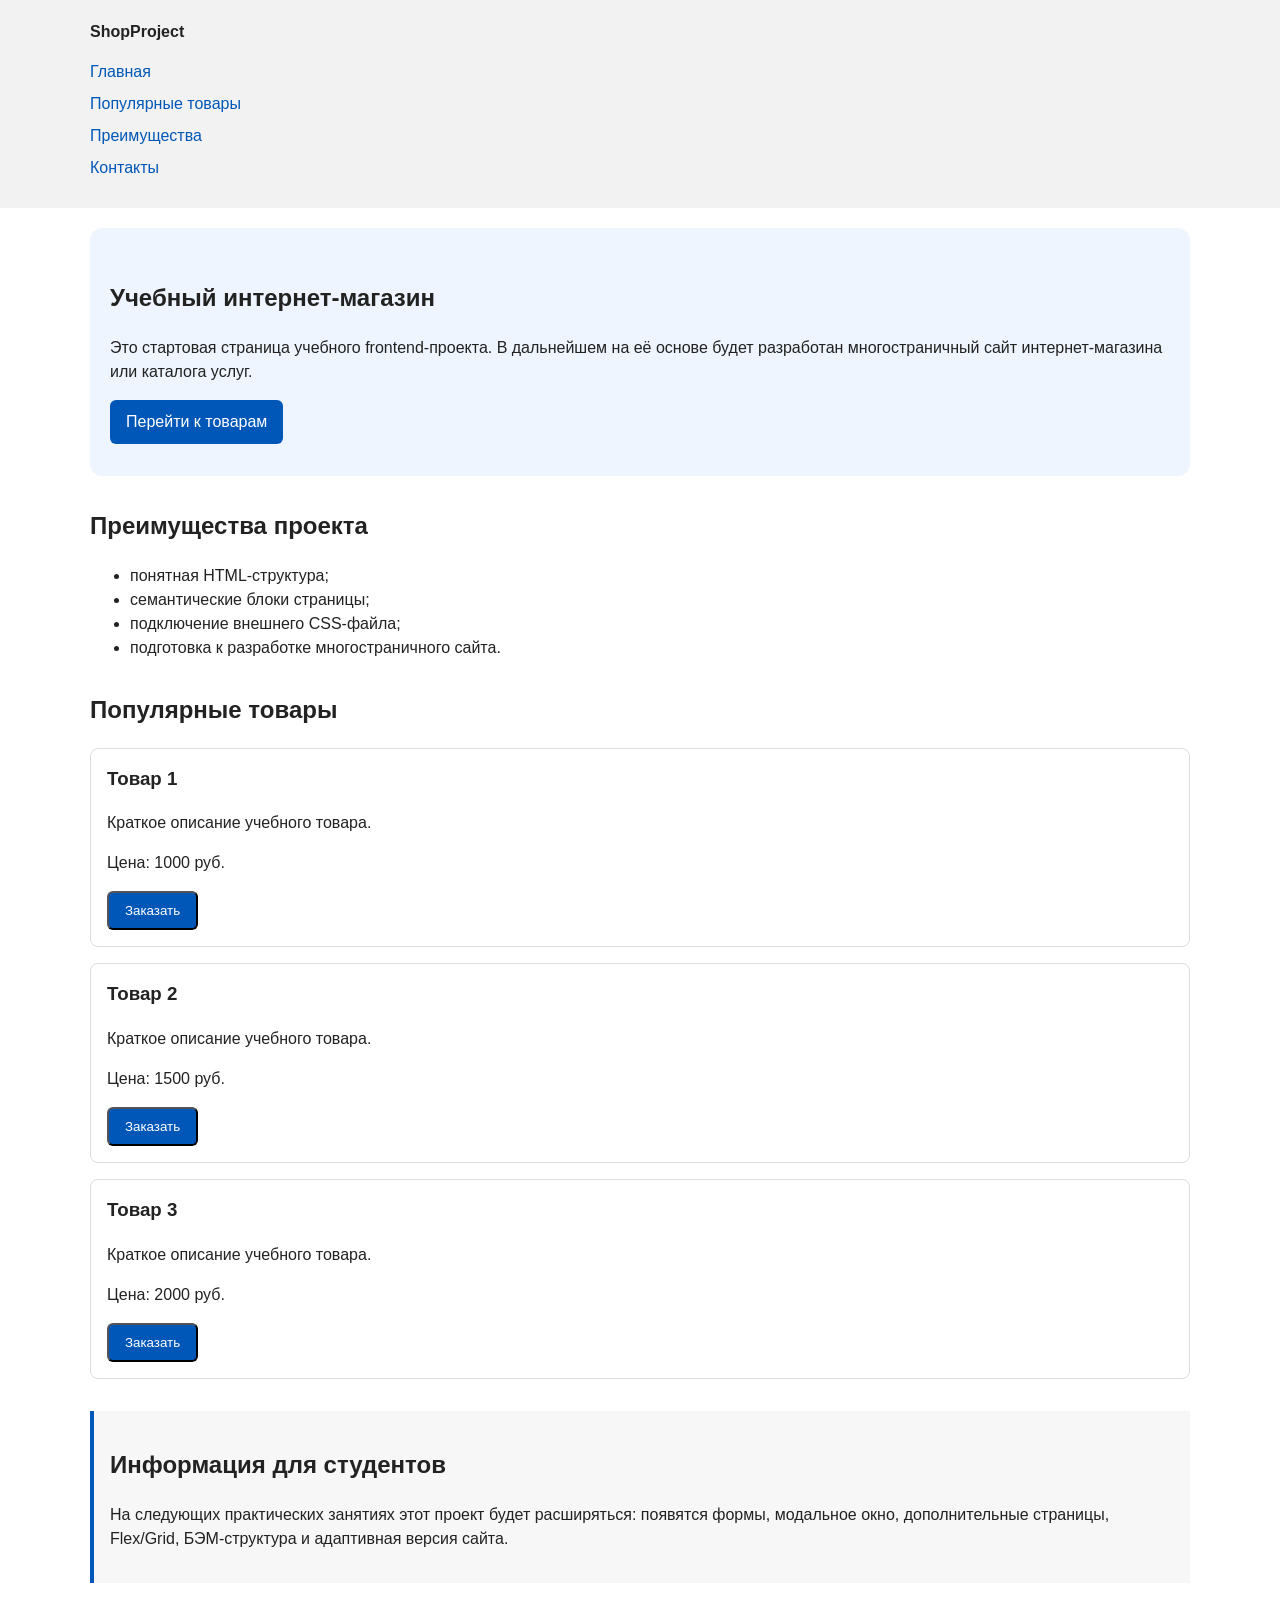
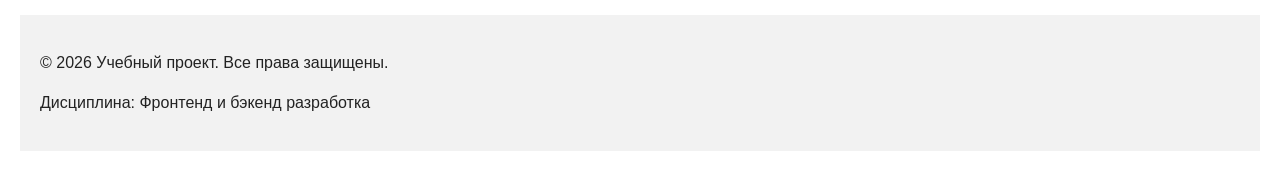
==== index.html @ 2ecd0158 "feat: add order form modal and validation" ====
<!DOCTYPE html>
<html lang="ru">
<head>
  <meta charset="UTF-8">
  <meta name="viewport" content="width=device-width, initial-scale=1.0">
  <title>Учебный интернет-магазин</title>
  <link rel="stylesheet" href="css/style.css">
  <script src="js/main.js" defer></script>
</head>
<body>
<header>
  <div class="site-header">
    <a class="site-logo" href="index.html">ShopProject</a>

    <nav class="site-nav" aria-label="Основная навигация">
      <ul class="site-nav__list">
        <li><a href="index.html">Главная</a></li>
        <li><a href="#popular">Популярные товары</a></li>
        <li><a href="#advantages">Преимущества</a></li>
        <li><a href="#contacts">Контакты</a></li>
      </ul>
    </nav>
  </div>
</header>

<dialog class="order-dialog" id="order-dialog" aria-labelledby="order-dialog-title">
  <h2 id="order-dialog-title">Оформление заявки</h2>

  <form class="order-form" id="order-form" action="#" method="post" novalidate>
    <input id="selected-product" name="selected-product" type="hidden">

    <div class="form-field">
      <label for="order-name">Имя</label>
      <input
        id="order-name"
        name="name"
        type="text"
        placeholder="Введите ваше имя"
        minlength="2"
        autocomplete="given-name"
        required
      >
    </div>

    <div class="form-field">
      <label for="order-email">E-mail</label>
      <input
        id="order-email"
        name="email"
        type="email"
        placeholder="example@mail.ru"
        autocomplete="email"
        required
      >
    </div>

    <div class="form-field">
      <label for="order-phone">Телефон</label>
      <input
        id="order-phone"
        name="phone"
        type="tel"
        inputmode="tel"
        placeholder="+7 (900) 000-00-00"
        pattern="^\+7 \(\d{3}\) \d{3}-\d{2}-\d{2}$"
        required
      >
      <small>Формат: +7 (900) 000-00-00</small>
    </div>

    <div class="form-field">
      <label for="order-date">Дата связи</label>
      <input
        id="order-date"
        name="date"
        type="date"
      >
    </div>

    <div class="form-field">
      <label for="order-topic">Тема заявки</label>
      <select id="order-topic" name="topic" required>
        <option value="">Выберите тему</option>
        <option value="product">Заказ товара</option>
        <option value="consultation">Консультация</option>
        <option value="delivery">Доставка</option>
      </select>
    </div>

    <div class="form-field">
      <label for="order-comment">Комментарий</label>
      <textarea
        id="order-comment"
        name="comment"
        rows="4"
        placeholder="Укажите дополнительную информацию"
      ></textarea>
    </div>

    <div class="form-field form-field--checkbox">
      <label>
        <input
          id="order-agreement"
          name="agreement"
          type="checkbox"
          required
        >
        Я согласен на обработку данных
      </label>
    </div>

    <div class="form-actions">
      <button type="button" id="close-order-dialog">Закрыть</button>
      <button type="submit">Отправить заявку</button>
    </div>
  </form>
</dialog>

<p class="success-message" id="success-message" hidden>
  Форма успешно отправлена!
</p>


</body>

<main>
<section class="hero">
  <h1>Учебный интернет-магазин</h1>
  <p>
    Это стартовая страница учебного frontend-проекта.
    В дальнейшем на её основе будет разработан многостраничный сайт
    интернет-магазина или каталога услуг.
  </p>
  <a class="button" href="#popular">Перейти к товарам</a>
 </section>

 <section class="section" id="advantages">
  <h2>Преимущества проекта</h2>

  <ul class="advantages-list">
    <li>понятная HTML-структура;</li>
    <li>семантические блоки страницы;</li>
    <li>подключение внешнего CSS-файла;</li>
    <li>подготовка к разработке многостраничного сайта.</li>
  </ul>
</section>

<section class="section" id="popular">
  <h2>Популярные товары</h2>

  <article class="product-card">
    <h3>Товар 1</h3>
    <p>Краткое описание учебного товара.</p>
    <p>Цена: 1000 руб.</p>
    <button class="button product-card__button" type="button" data-product="Товар 1">
     Заказать
    </button>
  </article>

  <article class="product-card">
    <h3>Товар 2</h3>
    <p>Краткое описание учебного товара.</p>
    <p>Цена: 1500 руб.</p>
    <button class="button product-card__button" type="button" data-product="Товар 1">
     Заказать
    </button>

  </article>

  <article class="product-card">
    <h3>Товар 3</h3>
    <p>Краткое описание учебного товара.</p>
    <p>Цена: 2000 руб.</p>
    <button class="button product-card__button" type="button" data-product="Товар 1">
     Заказать
    </button>

  </article>
</section>

<aside class="aside-info">
  <h2>Информация для студентов</h2>
  <p>
    На следующих практических занятиях этот проект будет расширяться:
    появятся формы, модальное окно, дополнительные страницы, Flex/Grid,
    БЭМ-структура и адаптивная версия сайта.
  </p>
</aside>

<footer id="contacts">
  <p>&copy; 2026 Учебный проект. Все права защищены.</p>
  <p>Дисциплина: Фронтенд и бэкенд разработка</p>
</footer>


</main>
</html>
---- css/style.css ----
/* 
  Универсальное правило для всех элементов.
  border-box делает расчёт размеров более понятным:
  width включает content, padding и border.
*/
* {
  box-sizing: border-box;
}

/*
  Убираем стандартный внешний отступ браузера у body.
  Без этого вокруг страницы может появиться белая рамка.
*/
body {
  margin: 0;
  font-family: Arial, sans-serif;
  line-height: 1.5;
  color: #222222;
  background-color: #ffffff;
}

/*
  Задаём внутренние отступы для основных областей страницы.
  Это делает содержимое визуально отделённым от краёв окна браузера.
*/
header,
main,
footer {
  padding: 20px;
}

/*
  Оформляем шапку страницы.
  Пока используется простой светло-серый фон.
*/
header {
  background-color: #f2f2f2;
}

/*
  Оформляем подвал страницы тем же фоном,
  чтобы визуально отделить его от основного содержимого.
*/
footer {
  background-color: #f2f2f2;
}

/*
  Ограничиваем ширину содержимого шапки,
  чтобы оно не растягивалось слишком сильно на широких экранах.
*/
.site-header {
  max-width: 1100px;
  margin: 0 auto;
}

/*
  Оформляем текстовый логотип.
*/
.site-logo {
  font-weight: bold;
  text-decoration: none;
  color: #222222;
}

/*
  Убираем стандартные отступы и маркеры списка навигации.
*/
.site-nav__list {
  padding: 0;
  margin: 16px 0 0;
  list-style: none;
}

/*
  Добавляем расстояние между пунктами меню.
*/
.site-nav__list li {
  margin-bottom: 8px;
}

/*
  Оформляем ссылки меню.
*/
.site-nav__list a {
  color: #0057b8;
  text-decoration: none;
}

/*
  При наведении мыши подчёркиваем ссылку.
  Подробно состояния интерфейса будут рассмотрены в практической работе 1.7.
*/
.site-nav__list a:hover {
  text-decoration: underline;
}


/*
  Hero-блок — первый крупный блок страницы.
  Он визуально отделяется от остальных разделов фоном и отступами.
*/
.hero {
  max-width: 1100px;
  margin: 0 auto 32px;
  padding: 32px 20px;
  background-color: #eef5ff;
  border-radius: 12px;
}

/*
  Общий класс для разделов страницы.
*/
.section {
  max-width: 1100px;
  margin: 0 auto 32px;
}

/*
  Убираем лишний верхний отступ у заголовков разделов.
*/
.section h2 {
  margin-top: 0;
}
/*
  Карточка товара — самостоятельный блок.
  На следующих занятиях карточки будут доработаны и выстроены в сетку.
*/
.product-card {
  margin-bottom: 16px;
  padding: 16px;
  border: 1px solid #dddddd;
  border-radius: 8px;
  background-color: #ffffff;
}

/*
  Убираем лишний верхний отступ у заголовка карточки.
*/
.product-card h3 {
  margin-top: 0;
}
/*
  Пока это обычная ссылка, но визуально она оформляется как кнопка.
*/
.button {
  display: inline-block;
  padding: 10px 16px;
  color: #ffffff;
  background-color: #0057b8;
  text-decoration: none;
  border-radius: 6px;
}

/*
  Простое состояние наведения для кнопки.
*/
.button:hover {
  background-color: #003f86;
}

/*
  Дополнительный информационный блок.
*/
.aside-info {
  max-width: 1100px;
  margin: 0 auto 32px;
  padding: 16px;
  border-left: 4px solid #0057b8;
  background-color: #f7f7f7;
}

/*
  Модальное окно.
  Элемент dialog сам умеет открываться поверх страницы.
*/
.order-dialog {
  width: min(100% - 32px, 560px);
  padding: 24px;
  border: none;
  border-radius: 12px;
}

/*
  Затемнение фона за модальным окном.
*/
.order-dialog::backdrop {
  background-color: rgba(0, 0, 0, 0.5);
}

/*
  Поле формы.
  Каждый блок получает нижний отступ.
*/
.form-field {
  margin-bottom: 16px;
}

/*
  Подпись поля.
*/
.form-field label {
  display: block;
  margin-bottom: 6px;
}

/*
  Основные поля формы.
*/
.form-field input,
.form-field select,
.form-field textarea {
  width: 100%;
  padding: 10px 12px;
  border: 1px solid #cccccc;
  border-radius: 6px;
  font: inherit;
}

/*
  Checkbox не должен занимать всю ширину.
*/
.form-field input[type="checkbox"] {
  width: auto;
}

/*
  Подсказка под полем телефона.
*/
.form-field small {
  display: block;
  margin-top: 4px;
  color: #666666;
}

/*
  Видимый фокус для клавиатурной навигации.
*/
.form-field input:focus-visible,
.form-field select:focus-visible,
.form-field textarea:focus-visible,
.form-actions button:focus-visible {
  outline: 2px solid #0057b8;
  outline-offset: 2px;
}

/*
  Подсветка ошибочных полей.
  Атрибут aria-invalid будет добавляться через JavaScript.
*/
[aria-invalid="true"] {
  border-color: #b00020;
}

/*
  Кнопки формы.
*/
.form-actions {
  display: flex;
  gap: 12px;
  margin-top: 20px;
}

/*
  Сообщение об успешной отправке.
*/
.success-message {
  max-width: 1100px;
  margin: 24px auto;
  padding: 16px;
  border-left: 4px solid #168a2f;
  background-color: #eefaf0;
}
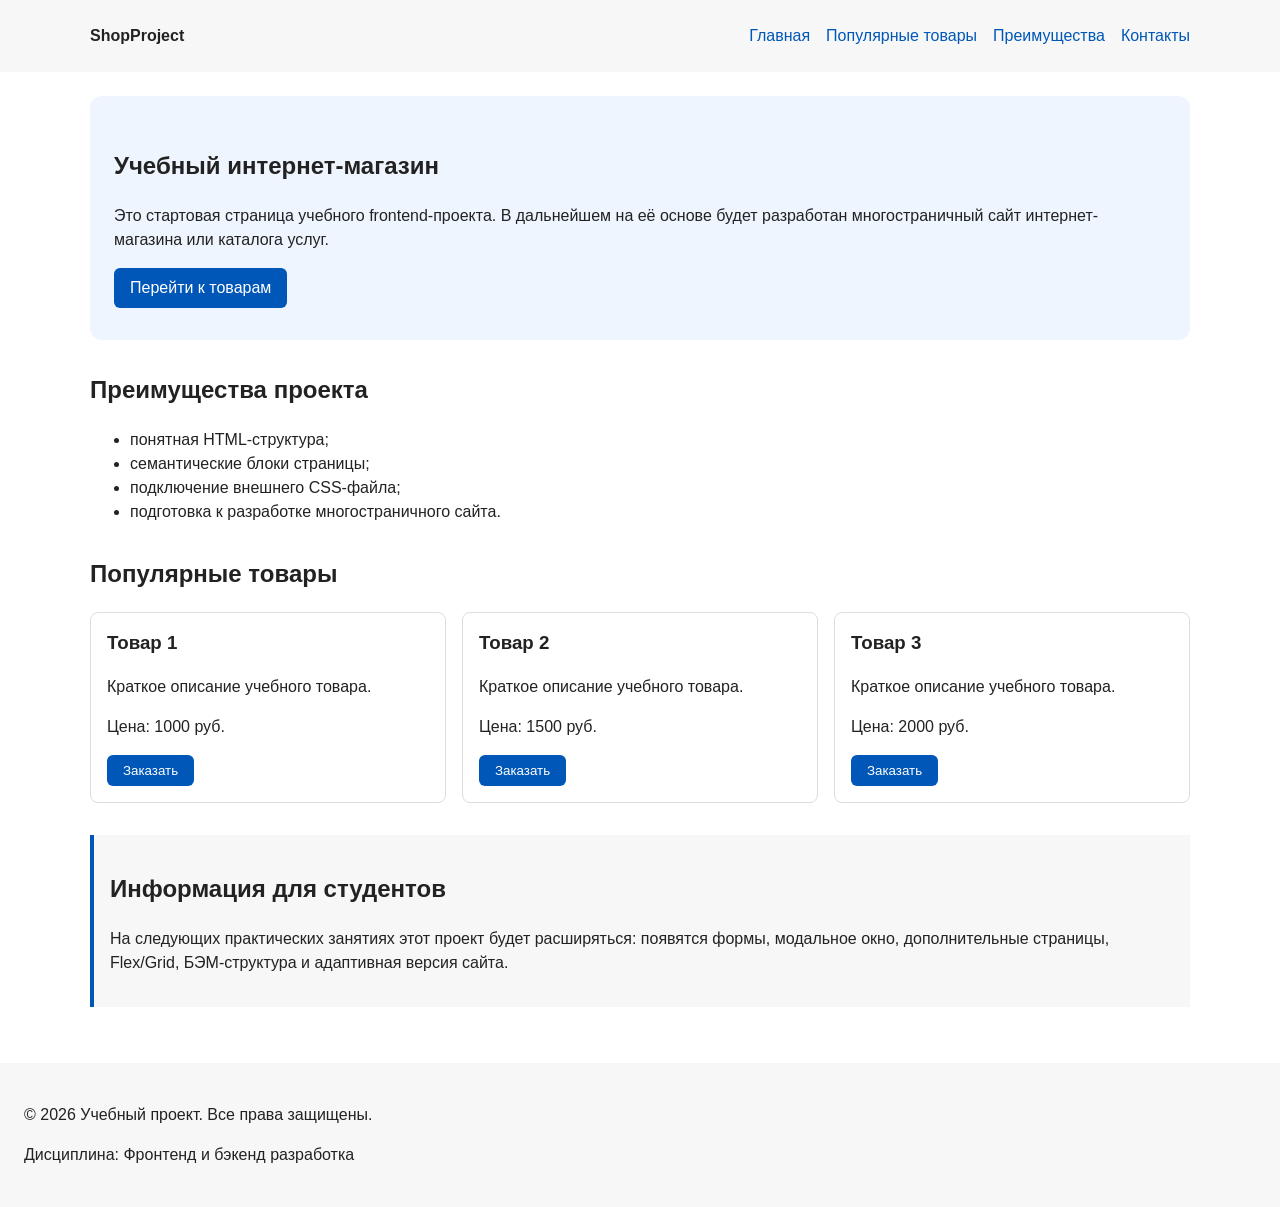
==== commit 4af83148: "KR1" ====
--- a/index.html
+++ b/index.html
@@ -121,7 +121,7 @@
 </p>
 
 
-</body>
+
 
 <main>
 <section class="hero">
@@ -147,35 +147,35 @@
 
 <section class="section" id="popular">
   <h2>Популярные товары</h2>
+   <div class="product-grid">
 
-  <article class="product-card">
-    <h3>Товар 1</h3>
-    <p>Краткое описание учебного товара.</p>
-    <p>Цена: 1000 руб.</p>
-    <button class="button product-card__button" type="button" data-product="Товар 1">
-     Заказать
-    </button>
-  </article>
+ <article class="product-card">
+  <h3 class="product-card__title">Товар 1</h3>
+  <p class="product-card__description">Краткое описание учебного товара.</p>
+  <p class="product-card__price">Цена: 1000 руб.</p>
+  <button class="button product-card__button" type="button" data-product="Товар 1">
+    Заказать
+  </button>
+</article>
 
-  <article class="product-card">
-    <h3>Товар 2</h3>
-    <p>Краткое описание учебного товара.</p>
-    <p>Цена: 1500 руб.</p>
-    <button class="button product-card__button" type="button" data-product="Товар 1">
-     Заказать
-    </button>
+<article class="product-card">
+  <h3 class="product-card__title">Товар 2</h3>
+  <p class="product-card__description">Краткое описание учебного товара.</p>
+  <p class="product-card__price">Цена: 1500 руб.</p>
+  <button class="button product-card__button" type="button" data-product="Товар 2">
+    Заказать
+  </button>
+</article>
 
-  </article>
-
-  <article class="product-card">
-    <h3>Товар 3</h3>
-    <p>Краткое описание учебного товара.</p>
-    <p>Цена: 2000 руб.</p>
-    <button class="button product-card__button" type="button" data-product="Товар 1">
-     Заказать
-    </button>
-
-  </article>
+<article class="product-card">
+  <h3 class="product-card__title">Товар 3</h3>
+  <p class="product-card__description">Краткое описание учебного товара.</p>
+  <p class="product-card__price">Цена: 2000 руб.</p>
+  <button class="button product-card__button" type="button" data-product="Товар 3">
+    Заказать
+  </button>
+</article>
+</div>
 </section>
 
 <aside class="aside-info">
@@ -187,11 +187,13 @@
   </p>
 </aside>
 
+</main>
+
 <footer id="contacts">
   <p>&copy; 2026 Учебный проект. Все права защищены.</p>
   <p>Дисциплина: Фронтенд и бэкенд разработка</p>
 </footer>
 
 
-</main>
+</body>
 </html>
--- a/css/style.css
+++ b/css/style.css
@@ -1,48 +1,86 @@
-/* 
-  Универсальное правило для всех элементов.
-  border-box делает расчёт размеров более понятным:
-  width включает content, padding и border.
-*/
+/* ===============================
+   1. Переменные проекта
+   =============================== */
+
+:root {
+  /* Основные цвета проекта */
+  --color-bg: #ffffff;
+  --color-text: #222222;
+  --color-muted: #666666;
+  --color-primary: #0057b8;
+  --color-primary-dark: #003f86;
+  --color-border: #dddddd;
+  --color-surface: #f7f7f7;
+  --color-surface-accent: #eef5ff;
+  --color-danger: #b00020;
+  --color-success: #168a2f;
+  --color-success-bg: #eefaf0;
+  --color-white: #ffffff;
+
+  /* Отступы */
+  --space-xs: 4px;
+  --space-sm: 8px;
+  --space-md: 16px;
+  --space-lg: 24px;
+  --space-xl: 32px;
+
+  /* Скругления */
+  --radius-sm: 6px;
+  --radius-md: 8px;
+  --radius-lg: 12px;
+
+  /* Размеры */
+  --container-width: 1100px;
+}
+
+/* ===============================
+   2. Базовые стили
+   =============================== */
+
 * {
   box-sizing: border-box;
 }
 
-/*
-  Убираем стандартный внешний отступ браузера у body.
-  Без этого вокруг страницы может появиться белая рамка.
-*/
+
 body {
   margin: 0;
   font-family: Arial, sans-serif;
   line-height: 1.5;
-  color: #222222;
-  background-color: #ffffff;
-}
-
-/*
-  Задаём внутренние отступы для основных областей страницы.
-  Это делает содержимое визуально отделённым от краёв окна браузера.
-*/
+  color: var(--color-text);
+  background-color: var(--color-bg);
+}
+
+
 header,
 main,
 footer {
-  padding: 20px;
-}
-
-/*
-  Оформляем шапку страницы.
-  Пока используется простой светло-серый фон.
-*/
+  padding: var(--space-lg);
+}
+
+
 header {
-  background-color: #f2f2f2;
-}
-
-/*
-  Оформляем подвал страницы тем же фоном,
-  чтобы визуально отделить его от основного содержимого.
-*/
+  background-color: var(--color-surface);
+}
+
+
 footer {
-  background-color: #f2f2f2;
+  background-color: var(--color-surface);
+}
+/* ===============================
+   3. Общие элементы интерфейса
+   =============================== */
+
+a {
+  color: var(--color-primary);
+}
+
+a:hover {
+  color: var(--color-primary-dark);
+}
+
+a:focus-visible {
+  outline: 2px solid var(--color-primary);
+  outline-offset: 3px;
 }
 
 /*
@@ -52,6 +90,11 @@
 .site-header {
   max-width: 1100px;
   margin: 0 auto;
+
+  display: flex;
+  justify-content: space-between;
+  align-items: center;
+  gap: var(--space-lg);
 }
 
 /*
@@ -67,17 +110,15 @@
   Убираем стандартные отступы и маркеры списка навигации.
 */
 .site-nav__list {
+  display: flex;
+  gap: var(--space-md);
+
   padding: 0;
-  margin: 16px 0 0;
+  margin: 0;
   list-style: none;
 }
 
-/*
-  Добавляем расстояние между пунктами меню.
-*/
-.site-nav__list li {
-  margin-bottom: 8px;
-}
+
 
 /*
   Оформляем ссылки меню.
@@ -92,164 +133,155 @@
   Подробно состояния интерфейса будут рассмотрены в практической работе 1.7.
 */
 .site-nav__list a:hover {
-  text-decoration: underline;
-}
-
-
-/*
-  Hero-блок — первый крупный блок страницы.
-  Он визуально отделяется от остальных разделов фоном и отступами.
-*/
+   text-decoration: underline;
+}
+
+
 .hero {
-  max-width: 1100px;
-  margin: 0 auto 32px;
-  padding: 32px 20px;
-  background-color: #eef5ff;
-  border-radius: 12px;
-}
-
-/*
-  Общий класс для разделов страницы.
-*/
+  max-width: var(--container-width);
+  margin: 0 auto var(--space-xl);
+  padding: var(--space-xl) var(--space-lg);
+  background-color: var(--color-surface-accent);
+  border-radius: var(--radius-lg);
+}
+
+
 .section {
-  max-width: 1100px;
-  margin: 0 auto 32px;
-}
-
-/*
-  Убираем лишний верхний отступ у заголовков разделов.
-*/
+  max-width: var(--container-width);
+  margin: 0 auto var(--space-xl);
+}
+
+
 .section h2 {
   margin-top: 0;
 }
+
+.product-grid {
+  display: grid;
+  grid-template-columns: repeat(3, 1fr);
+  gap: var(--space-md);
+}
+
 /*
   Карточка товара — самостоятельный блок.
   На следующих занятиях карточки будут доработаны и выстроены в сетку.
 */
 .product-card {
-  margin-bottom: 16px;
-  padding: 16px;
-  border: 1px solid #dddddd;
-  border-radius: 8px;
-  background-color: #ffffff;
-}
-
-/*
-  Убираем лишний верхний отступ у заголовка карточки.
-*/
+  padding: var(--space-md);
+  border: 1px solid var(--color-border);
+  border-radius: var(--radius-md);
+  background-color: var(--color-bg);
+}
+
+.product-card:hover {
+  border-color: var(--color-primary);
+}
+
 .product-card h3 {
   margin-top: 0;
 }
+
 /*
   Пока это обычная ссылка, но визуально она оформляется как кнопка.
 */
 .button {
   display: inline-block;
-  padding: 10px 16px;
-  color: #ffffff;
-  background-color: #0057b8;
+  padding: var(--space-sm) var(--space-md);
+  color: var(--color-white);
+  background-color: var(--color-primary);
   text-decoration: none;
-  border-radius: 6px;
-}
-
-/*
-  Простое состояние наведения для кнопки.
-*/
+  border: none;
+  border-radius: var(--radius-sm);
+  cursor: pointer;
+}
+
 .button:hover {
-  background-color: #003f86;
-}
-
-/*
-  Дополнительный информационный блок.
-*/
+  background-color: var(--color-primary-dark);
+}
+
+.button:focus-visible {
+  outline: 2px solid var(--color-primary);
+  outline-offset: 3px;
+}
+
+.button:disabled {
+  opacity: 0.6;
+  cursor: not-allowed;
+}
+
 .aside-info {
-  max-width: 1100px;
-  margin: 0 auto 32px;
-  padding: 16px;
-  border-left: 4px solid #0057b8;
-  background-color: #f7f7f7;
+  max-width: var(--container-width);
+  margin: 0 auto var(--space-xl);
+  padding: var(--space-md);
+  border-left: 4px solid var(--color-primary);
+  background-color: var(--color-surface);
 }
 
 /*
   Модальное окно.
   Элемент dialog сам умеет открываться поверх страницы.
 */
+
+/* ===============================
+   5. Форма и модальное окно
+   =============================== */
+
 .order-dialog {
   width: min(100% - 32px, 560px);
-  padding: 24px;
+  padding: var(--space-lg);
   border: none;
-  border-radius: 12px;
-}
-
-/*
-  Затемнение фона за модальным окном.
-*/
+  border-radius: var(--radius-lg);
+}
+
 .order-dialog::backdrop {
   background-color: rgba(0, 0, 0, 0.5);
 }
 
-/*
-  Поле формы.
-  Каждый блок получает нижний отступ.
-*/
 .form-field {
-  margin-bottom: 16px;
-}
-
-/*
-  Подпись поля.
-*/
+  margin-bottom: var(--space-md);
+}
+
 .form-field label {
   display: block;
-  margin-bottom: 6px;
-}
-
-/*
-  Основные поля формы.
-*/
+  margin-bottom: var(--space-xs);
+}
+
 .form-field input,
 .form-field select,
 .form-field textarea {
   width: 100%;
   padding: 10px 12px;
-  border: 1px solid #cccccc;
-  border-radius: 6px;
+  border: 1px solid var(--color-border);
+  border-radius: var(--radius-sm);
   font: inherit;
 }
 
-/*
-  Checkbox не должен занимать всю ширину.
-*/
 .form-field input[type="checkbox"] {
   width: auto;
 }
 
-/*
-  Подсказка под полем телефона.
-*/
 .form-field small {
   display: block;
-  margin-top: 4px;
-  color: #666666;
-}
-
-/*
-  Видимый фокус для клавиатурной навигации.
-*/
+  margin-top: var(--space-xs);
+  color: var(--color-muted);
+}
+
+.form-field input:hover,
+.form-field select:hover,
+.form-field textarea:hover {
+  border-color: var(--color-primary);
+}
+
 .form-field input:focus-visible,
 .form-field select:focus-visible,
 .form-field textarea:focus-visible,
 .form-actions button:focus-visible {
-  outline: 2px solid #0057b8;
-  outline-offset: 2px;
-}
-
-/*
-  Подсветка ошибочных полей.
-  Атрибут aria-invalid будет добавляться через JavaScript.
-*/
+  outline: 2px solid var(--color-primary);
+  outline-offset: 3px;
+}
+
 [aria-invalid="true"] {
-  border-color: #b00020;
+  border-color: var(--color-danger);
 }
 
 /*
@@ -265,10 +297,9 @@
   Сообщение об успешной отправке.
 */
 .success-message {
-  max-width: 1100px;
-  margin: 24px auto;
-  padding: 16px;
-  border-left: 4px solid #168a2f;
-  background-color: #eefaf0;
-}
-
+  max-width: var(--container-width);
+  margin: var(--space-lg) auto;
+  padding: var(--space-md);
+  border-left: 4px solid var(--color-success);
+  background-color: var(--color-success-bg);
+}
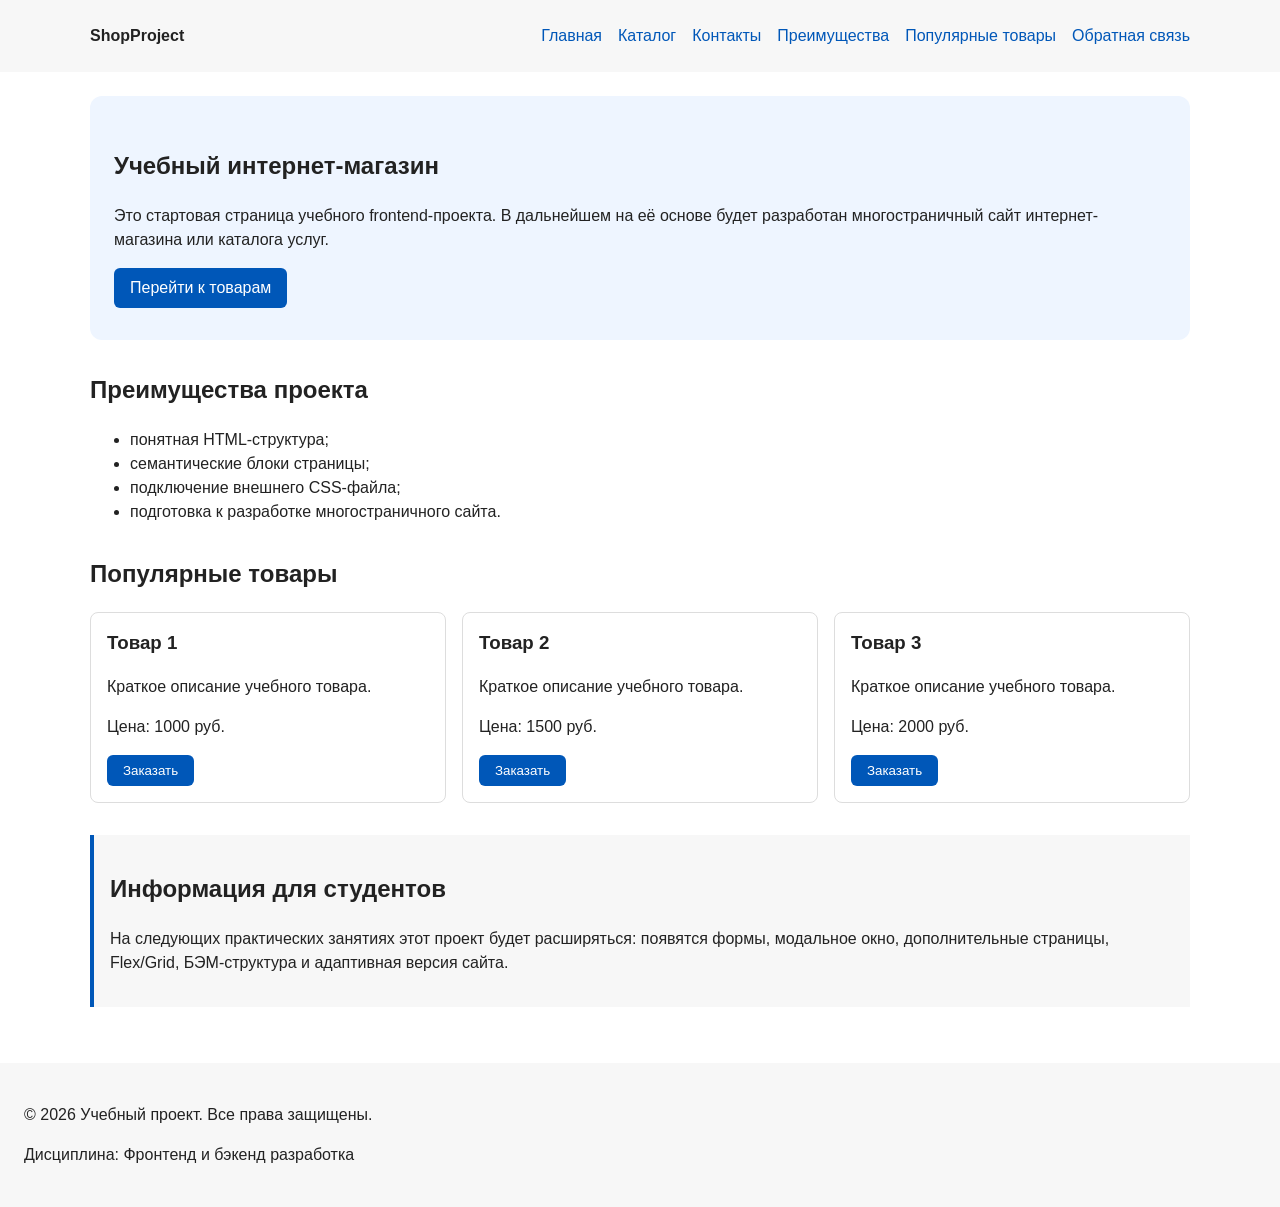
==== commit 168a71f3: "feat: add multi-page structure navigation and anchors" ====
--- a/index.html
+++ b/index.html
@@ -13,13 +13,15 @@
     <a class="site-logo" href="index.html">ShopProject</a>
 
     <nav class="site-nav" aria-label="Основная навигация">
-      <ul class="site-nav__list">
-        <li><a href="index.html">Главная</a></li>
-        <li><a href="#popular">Популярные товары</a></li>
-        <li><a href="#advantages">Преимущества</a></li>
-        <li><a href="#contacts">Контакты</a></li>
-      </ul>
-    </nav>
+    <ul class="site-nav__list">
+      <li><a href="index.html">Главная</a></li>
+      <li><a href="catalog.html">Каталог</a></li>
+      <li><a href="contacts.html">Контакты</a></li>
+      <li><a href="index.html#advantages">Преимущества</a></li>
+      <li><a href="index.html#popular">Популярные товары</a></li>
+      <li><a href="index.html#contacts">Обратная связь</a></li>
+    </ul>
+  </nav>
   </div>
 </header>
 
--- a/css/style.css
+++ b/css/style.css
@@ -302,4 +302,29 @@
   padding: var(--space-md);
   border-left: 4px solid var(--color-success);
   background-color: var(--color-success-bg);
-}+}
+
+.breadcrumbs {
+  max-width: var(--container-width);
+  margin: 0 auto var(--space-md);
+  font-size: 14px;
+  color: var(--color-muted);
+}
+
+.breadcrumbs a {
+  color: var(--color-primary);
+}
+
+.breadcrumbs span::before {
+  content: " / ";
+  color: var(--color-muted);
+}
+
+html {
+  scroll-behavior: smooth;
+}
+
+:target {
+  outline: 2px dashed var(--color-primary);
+  outline-offset: 4px;
+}
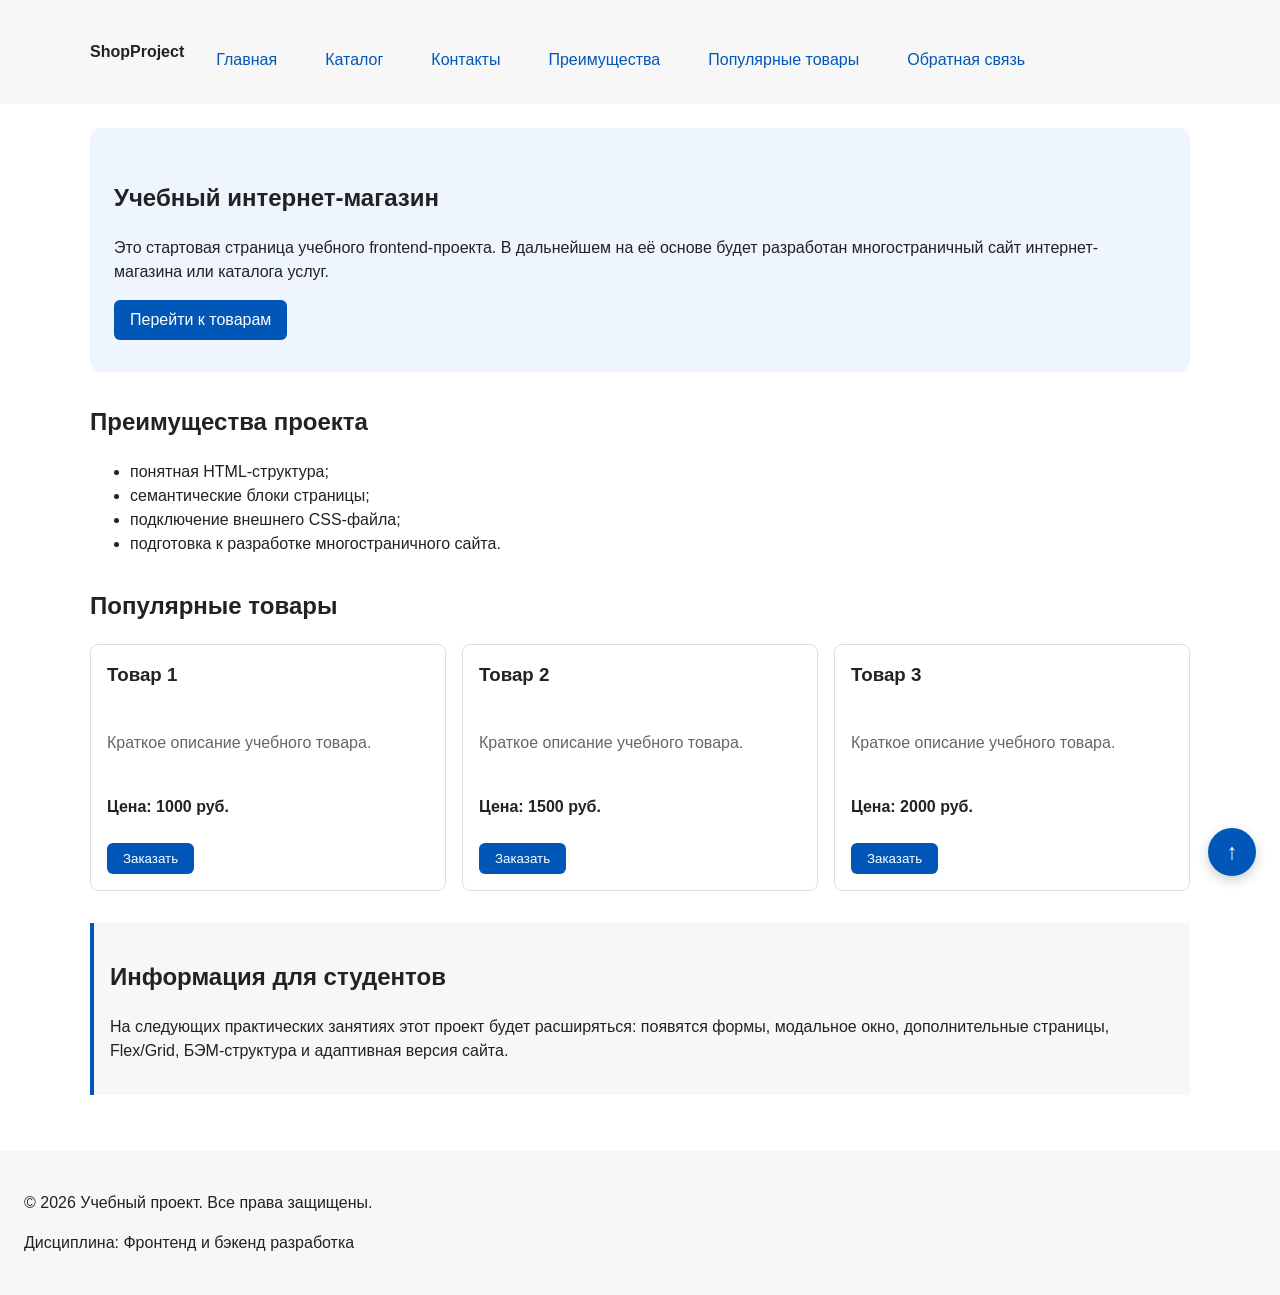
==== commit ef02cee2: "feat: add flex navigation and grid catalog layout" ====
--- a/index.html
+++ b/index.html
@@ -196,6 +196,8 @@
   <p>Дисциплина: Фронтенд и бэкенд разработка</p>
 </footer>
 
+<a class="back-to-top" href="#top" aria-label="Вернуться наверх">↑</a>
+
 
 </body>
 </html>
--- a/css/style.css
+++ b/css/style.css
@@ -33,6 +33,7 @@
   --container-width: 1100px;
 }
 
+
 /* ===============================
    2. Базовые стили
    =============================== */
@@ -40,7 +41,6 @@
 * {
   box-sizing: border-box;
 }
-
 
 body {
   margin: 0;
@@ -50,7 +50,6 @@
   background-color: var(--color-bg);
 }
 
-
 header,
 main,
 footer {
@@ -58,14 +57,6 @@
 }
 
 
-header {
-  background-color: var(--color-surface);
-}
-
-
-footer {
-  background-color: var(--color-surface);
-}
 /* ===============================
    3. Общие элементы интерфейса
    =============================== */
@@ -83,130 +74,166 @@
   outline-offset: 3px;
 }
 
-/*
-  Ограничиваем ширину содержимого шапки,
-  чтобы оно не растягивалось слишком сильно на широких экранах.
-*/
-.site-header {
-  max-width: 1100px;
-  margin: 0 auto;
-
-  display: flex;
-  justify-content: space-between;
-  align-items: center;
-  gap: var(--space-lg);
-}
-
-/*
-  Оформляем текстовый логотип.
-*/
-.site-logo {
-  font-weight: bold;
-  text-decoration: none;
-  color: #222222;
-}
-
-/*
-  Убираем стандартные отступы и маркеры списка навигации.
-*/
-.site-nav__list {
-  display: flex;
-  gap: var(--space-md);
-
-  padding: 0;
-  margin: 0;
-  list-style: none;
-}
-
-
-
-/*
-  Оформляем ссылки меню.
-*/
-.site-nav__list a {
-  color: #0057b8;
-  text-decoration: none;
-}
-
-/*
-  При наведении мыши подчёркиваем ссылку.
-  Подробно состояния интерфейса будут рассмотрены в практической работе 1.7.
-*/
-.site-nav__list a:hover {
-   text-decoration: underline;
-}
-
-
-.hero {
-  max-width: var(--container-width);
-  margin: 0 auto var(--space-xl);
-  padding: var(--space-xl) var(--space-lg);
-  background-color: var(--color-surface-accent);
-  border-radius: var(--radius-lg);
-}
-
-
-.section {
-  max-width: var(--container-width);
-  margin: 0 auto var(--space-xl);
-}
-
-
-.section h2 {
-  margin-top: 0;
-}
-
-.product-grid {
-  display: grid;
-  grid-template-columns: repeat(3, 1fr);
-  gap: var(--space-md);
-}
-
-/*
-  Карточка товара — самостоятельный блок.
-  На следующих занятиях карточки будут доработаны и выстроены в сетку.
-*/
-.product-card {
-  padding: var(--space-md);
-  border: 1px solid var(--color-border);
-  border-radius: var(--radius-md);
-  background-color: var(--color-bg);
-}
-
-.product-card:hover {
-  border-color: var(--color-primary);
-}
-
-.product-card h3 {
-  margin-top: 0;
-}
-
-/*
-  Пока это обычная ссылка, но визуально она оформляется как кнопка.
-*/
-.button {
+.button,
+.form-actions button {
   display: inline-block;
   padding: var(--space-sm) var(--space-md);
   color: var(--color-white);
   background-color: var(--color-primary);
   text-decoration: none;
   border: none;
+  cursor: pointer;
   border-radius: var(--radius-sm);
-  cursor: pointer;
-}
-
-.button:hover {
+}
+
+.button:hover,
+.form-actions button:hover {
+  color: var(--color-white);
   background-color: var(--color-primary-dark);
 }
 
-.button:focus-visible {
+.button:focus-visible,
+.form-actions button:focus-visible {
   outline: 2px solid var(--color-primary);
   outline-offset: 3px;
 }
 
-.button:disabled {
+.button:disabled,
+.form-actions button:disabled {
   opacity: 0.6;
   cursor: not-allowed;
+}
+
+
+/* ===============================
+   4. Компоненты страницы
+   =============================== */
+
+header {
+  background-color: var(--color-surface);
+}
+
+footer {
+  background-color: var(--color-surface);
+}
+
+
+/* FLEXBOX ДЛЯ ШАПКИ */
+
+.site-header {
+  max-width: var(--container-width);
+  margin: 0 auto;
+
+  display: flex;
+  gap: var(--space-md);
+  align-items: center;
+}
+
+.site-logo {
+  font-weight: bold;
+  text-decoration: none;
+  color: var(--color-text);
+}
+
+.site-nav__list {
+  display: flex;
+  flex-wrap: wrap;
+  justify-content: center;
+  align-items: center;
+  gap: var(--space-md);
+  padding: 0;
+  margin: var(--space-md) 0 0;
+  list-style: none;
+}
+
+
+.site-logo:hover {
+  color: var(--color-primary-dark);
+}
+.site-nav__list a {
+  display: inline-block;
+  padding: var(--space-sm) var(--space-md);
+  color: var(--color-primary);
+  text-decoration: none;
+  border-radius: var(--radius-sm);
+}
+
+.site-nav__list a:hover {
+  color: var(--color-white);
+  background-color: var(--color-primary);
+}
+
+.products-grid {
+  display: grid;
+  grid-template-columns: repeat(3, 1fr);
+  gap: var(--space-lg);
+}
+
+
+.hero {
+  max-width: var(--container-width);
+  margin: 0 auto var(--space-xl);
+  padding: var(--space-xl) var(--space-lg);
+  background-color: var(--color-surface-accent);
+  border-radius: var(--radius-lg);
+}
+
+.section {
+  max-width: var(--container-width);
+  margin: 0 auto var(--space-xl);
+}
+
+.section h2 {
+  margin-top: 0;
+}
+
+
+/* CSS GRID ДЛЯ ТОВАРОВ */
+
+.product-grid {
+  display: grid;
+  grid-template-columns: repeat(3, 1fr);
+  gap: var(--space-md);
+}
+
+/*«Популярные товары» занимал всю строку 
+над тремя карточками, а не становился первой ячейкой сетки*/
+.product-grid h2 {
+  grid-column: 1 / -1;
+}
+
+
+.product-card {
+  display: flex;
+  flex-direction: column;
+  gap: var(--space-sm);
+  margin-bottom: 0;
+  padding: var(--space-md);
+  border: 1px solid var(--color-border);
+  border-radius: var(--radius-md);
+  background-color: var(--color-bg);
+}
+
+.product-card .button {
+  margin-top: auto;
+  align-self: flex-start;
+}
+
+
+.product-card:hover {
+  border-color: var(--color-primary);
+}
+
+.product-card__title {
+  margin-top:0;
+}
+
+.product-card__description {
+  color: var(--color-muted);
+}
+
+.product-card__price {
+  font-weight: bold;
 }
 
 .aside-info {
@@ -217,17 +244,13 @@
   background-color: var(--color-surface);
 }
 
-/*
-  Модальное окно.
-  Элемент dialog сам умеет открываться поверх страницы.
-*/
 
 /* ===============================
    5. Форма и модальное окно
    =============================== */
 
 .order-dialog {
-  width: min(100% - 32px, 560px);
+  width: min(100% - var(--space-xl), 560px);
   padding: var(--space-lg);
   border: none;
   border-radius: var(--radius-lg);
@@ -272,30 +295,31 @@
   border-color: var(--color-primary);
 }
 
+.form-field input:focus,
+.form-field select:focus,
+.form-field textarea:focus {
+  border-color: var(--color-primary);
+}
+
 .form-field input:focus-visible,
 .form-field select:focus-visible,
-.form-field textarea:focus-visible,
-.form-actions button:focus-visible {
+.form-field textarea:focus-visible {
   outline: 2px solid var(--color-primary);
   outline-offset: 3px;
 }
 
-[aria-invalid="true"] {
+.form-field input[aria-invalid="true"],
+.form-field select[aria-invalid="true"],
+.form-field textarea[aria-invalid="true"] {
   border-color: var(--color-danger);
 }
 
-/*
-  Кнопки формы.
-*/
 .form-actions {
   display: flex;
-  gap: 12px;
-  margin-top: 20px;
-}
-
-/*
-  Сообщение об успешной отправке.
-*/
+  gap: var(--space-md);
+  margin-top: var(--space-lg);
+}
+
 .success-message {
   max-width: var(--container-width);
   margin: var(--space-lg) auto;
@@ -303,7 +327,6 @@
   border-left: 4px solid var(--color-success);
   background-color: var(--color-success-bg);
 }
-
 .breadcrumbs {
   max-width: var(--container-width);
   margin: 0 auto var(--space-md);
@@ -319,7 +342,6 @@
   content: " / ";
   color: var(--color-muted);
 }
-
 html {
   scroll-behavior: smooth;
 }
@@ -328,3 +350,136 @@
   outline: 2px dashed var(--color-primary);
   outline-offset: 4px;
 }
+.catalog-layout {
+  max-width: var(--container-width);
+  margin: 0 auto var(--space-xl);
+  display: grid;
+  grid-template-columns: 260px 1fr;
+  grid-template-areas: "filters products";
+  gap: var(--space-lg);
+}
+
+.catalog-filters {
+  grid-area: filters;
+  padding: var(--space-md);
+  border: 1px solid var(--color-border);
+  border-radius: var(--radius-md);
+  background-color: var(--color-surface);
+}
+
+.catalog-products {
+  grid-area: products;
+}
+.filters-form {
+  display: grid;
+  gap: var(--space-md);
+}
+
+.filters-form fieldset {
+  margin: 0;
+  padding: var(--space-md);
+  border: 1px solid var(--color-border);
+  border-radius: var(--radius-sm);
+}
+
+.filters-form legend {
+  font-weight: 700;
+}
+
+.filters-form label {
+  display: block;
+  margin-bottom: var(--space-sm);
+}
+
+.filters-form input[type="number"] {
+  width: 100%;
+  padding: 8px 10px;
+  border: 1px solid var(--color-border);
+  border-radius: var(--radius-sm);
+  font: inherit;
+}
+/* ===============================
+   Кнопка «Наверх»
+   =============================== */
+
+.back-to-top {
+  position: fixed;
+  right: var(--space-lg);
+  bottom: var(--space-lg);
+  z-index: 100;
+
+  width: 48px;
+  height: 48px;
+
+  display: flex;
+  align-items: center;
+  justify-content: center;
+
+  font-size: 22px;
+  line-height: 1;
+
+  color: var(--color-white);
+  background-color: var(--color-primary);
+
+  border: none;
+  border-radius: 50%;
+  cursor: pointer;
+
+  box-shadow: 0 4px 12px rgba(0, 0, 0, 0.2);
+
+  transition: background-color 0.2s ease, transform 0.2s ease;
+}
+
+.back-to-top:hover {
+  background-color: var(--color-primary-dark);
+  transform: translateY(-3px);
+}
+
+.back-to-top:focus-visible {
+  outline: 2px solid var(--color-primary);
+  outline-offset:3px;
+}
+
+.back-to-top[hidden] {
+  display: none;
+}
+/* ===============================
+   Кнопка «Наверх» (без JS)
+   =============================== */
+
+.back-to-top {
+  position: fixed;
+  right: var(--space-lg);
+  bottom: var(--space-lg);
+  z-index: 100;
+
+  width: 48px;
+  height: 48px;
+
+  display: flex;
+  align-items: center;
+  justify-content: center;
+
+  font-size: 22px;
+  line-height: 1;
+  text-decoration: none;
+
+  color: var(--color-white);
+  background-color: var(--color-primary);
+
+  border-radius: 50%;
+
+  box-shadow: 0 4px 12px rgba(0, 0, 0, 0.2);
+
+  transition: background-color 0.2s ease, transform 0.2s ease;
+}
+
+.back-to-top:hover {
+  background-color: var(--color-primary-dark);
+  transform: translateY(-3px);
+}
+
+.back-to-top:focus-visible {
+  outline: 2px solid var(--color-primary);
+  outline-offset: 3px;
+}
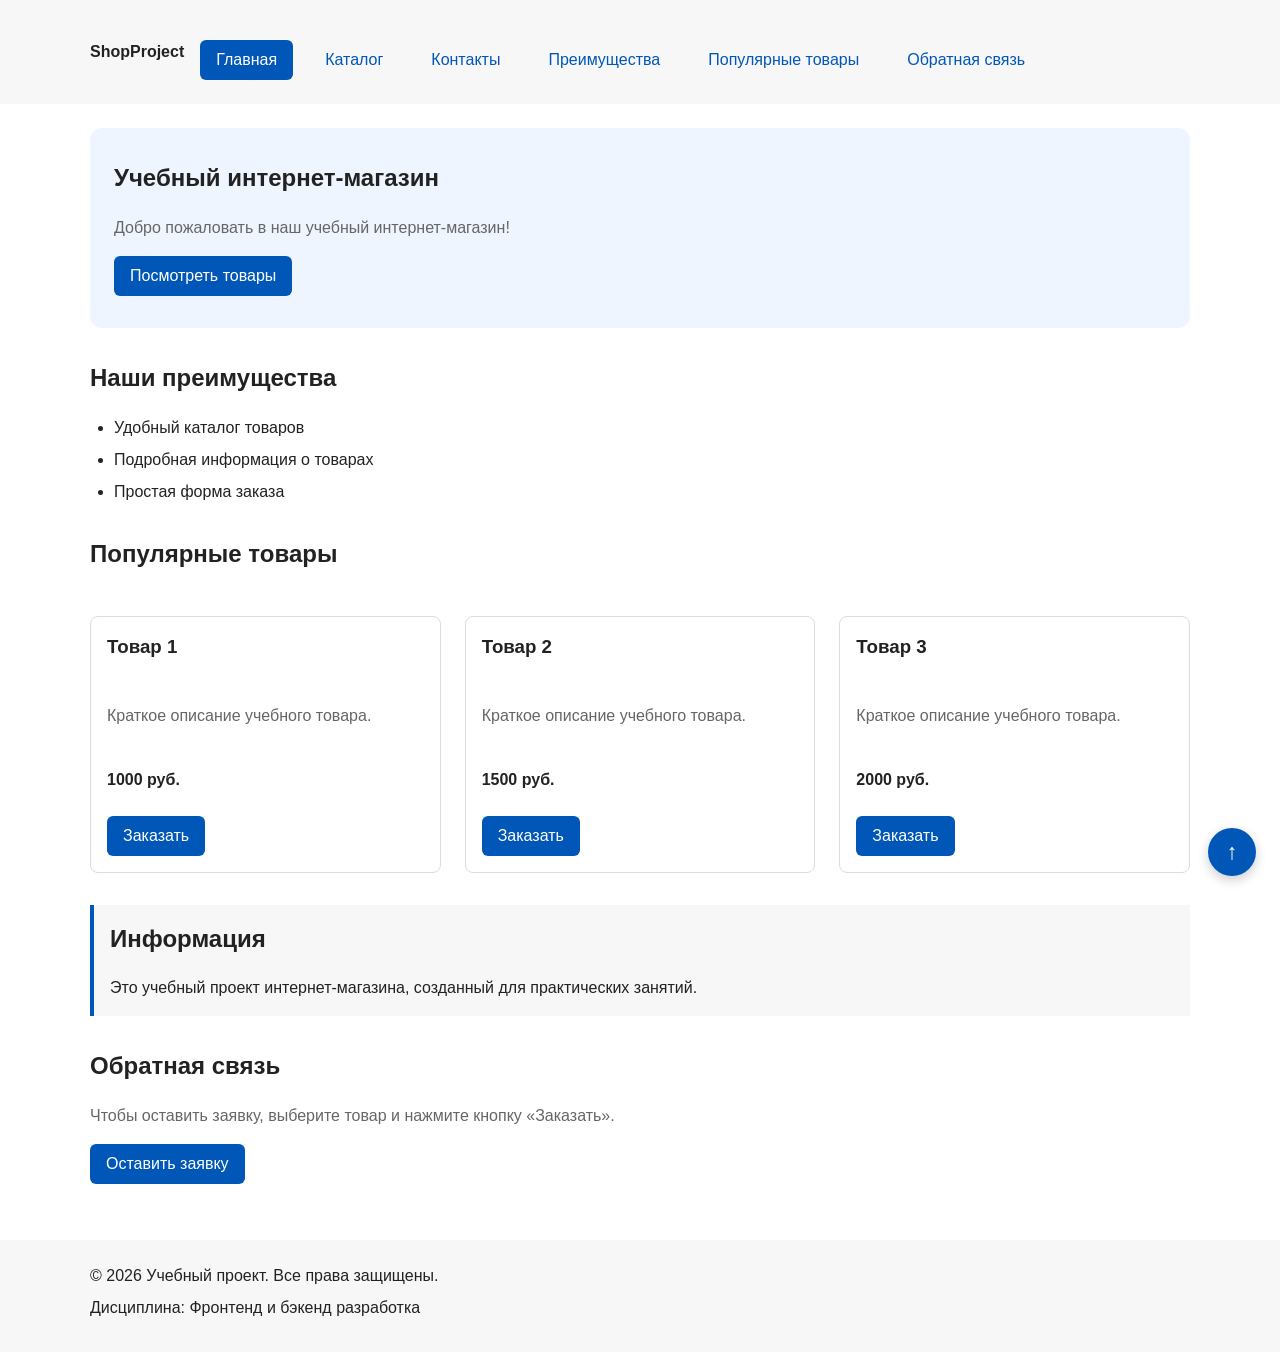
==== commit 53e2f4c5: "refactor: apply BEM naming to CSS classes" ====
--- a/index.html
+++ b/index.html
@@ -3,201 +3,176 @@
 <head>
   <meta charset="UTF-8">
   <meta name="viewport" content="width=device-width, initial-scale=1.0">
+  <meta name="description" content="Учебный интернет-магазин.">
   <title>Учебный интернет-магазин</title>
   <link rel="stylesheet" href="css/style.css">
   <script src="js/main.js" defer></script>
 </head>
-<body>
-<header>
-  <div class="site-header">
-    <a class="site-logo" href="index.html">ShopProject</a>
+<body id="top">
+  <header class="site-header">
+    <div class="site-header__inner">
+      <a class="site-header__logo" href="index.html">ShopProject</a>
 
-    <nav class="site-nav" aria-label="Основная навигация">
-    <ul class="site-nav__list">
-      <li><a href="index.html">Главная</a></li>
-      <li><a href="catalog.html">Каталог</a></li>
-      <li><a href="contacts.html">Контакты</a></li>
-      <li><a href="index.html#advantages">Преимущества</a></li>
-      <li><a href="index.html#popular">Популярные товары</a></li>
-      <li><a href="index.html#contacts">Обратная связь</a></li>
-    </ul>
-  </nav>
-  </div>
-</header>
+      <nav class="site-nav" aria-label="Основная навигация">
+        <ul class="site-nav__list">
+          <li class="site-nav__item">
+            <a class="site-nav__link site-nav__link--active" href="index.html">Главная</a>
+          </li>
+          <li class="site-nav__item">
+            <a class="site-nav__link" href="catalog.html">Каталог</a>
+          </li>
+          <li class="site-nav__item">
+            <a class="site-nav__link" href="contacts.html">Контакты</a>
+          </li>
+          <li class="site-nav__item">
+            <a class="site-nav__link" href="#advantages">Преимущества</a>
+          </li>
+          <li class="site-nav__item">
+            <a class="site-nav__link" href="#popular">Популярные товары</a>
+          </li>
+          <li class="site-nav__item">
+            <a class="site-nav__link" href="#contacts">Обратная связь</a>
+          </li>
+        </ul>
+      </nav>
+    </div>
+  </header>
 
-<dialog class="order-dialog" id="order-dialog" aria-labelledby="order-dialog-title">
-  <h2 id="order-dialog-title">Оформление заявки</h2>
+  <main>
+    <section class="hero">
+      <h1 class="hero__title">Учебный интернет-магазин</h1>
+      <p class="hero__description">
+        Добро пожаловать в наш учебный интернет-магазин!
+      </p>
+      <a class="button button--primary" href="#popular">Посмотреть товары</a>
+    </section>
 
-  <form class="order-form" id="order-form" action="#" method="post" novalidate>
-    <input id="selected-product" name="selected-product" type="hidden">
+    <section class="section" id="advantages">
+      <h2 class="section__title">Наши преимущества</h2>
+      <ul class="advantages-list">
+        <li class="advantages-list__item">Удобный каталог товаров</li>
+        <li class="advantages-list__item">Подробная информация о товарах</li>
+        <li class="advantages-list__item">Простая форма заказа</li>
+      </ul>
+    </section>
 
-    <div class="form-field">
-      <label for="order-name">Имя</label>
-      <input
-        id="order-name"
-        name="name"
-        type="text"
-        placeholder="Введите ваше имя"
-        minlength="2"
-        autocomplete="given-name"
-        required
-      >
-    </div>
+    <section class="section" id="popular">
+      <div class="products-grid">
+        <h2 class="products-grid__title">Популярные товары</h2>
 
-    <div class="form-field">
-      <label for="order-email">E-mail</label>
-      <input
-        id="order-email"
-        name="email"
-        type="email"
-        placeholder="example@mail.ru"
-        autocomplete="email"
-        required
-      >
-    </div>
+        <article class="product-card">
+          <h3 class="product-card__title">Товар 1</h3>
+          <p class="product-card__description">Краткое описание учебного товара.</p>
+          <p class="product-card__price">1000 руб.</p>
+          <button class="button button--primary product-card__button" type="button" data-product="Товар 1">
+            Заказать
+          </button>
+        </article>
 
-    <div class="form-field">
-      <label for="order-phone">Телефон</label>
-      <input
-        id="order-phone"
-        name="phone"
-        type="tel"
-        inputmode="tel"
-        placeholder="+7 (900) 000-00-00"
-        pattern="^\+7 \(\d{3}\) \d{3}-\d{2}-\d{2}$"
-        required
-      >
-      <small>Формат: +7 (900) 000-00-00</small>
-    </div>
+        <article class="product-card">
+          <h3 class="product-card__title">Товар 2</h3>
+          <p class="product-card__description">Краткое описание учебного товара.</p>
+          <p class="product-card__price">1500 руб.</p>
+          <button class="button button--primary product-card__button" type="button" data-product="Товар 2">
+            Заказать
+          </button>
+        </article>
 
-    <div class="form-field">
-      <label for="order-date">Дата связи</label>
-      <input
-        id="order-date"
-        name="date"
-        type="date"
-      >
-    </div>
+        <article class="product-card">
+          <h3 class="product-card__title">Товар 3</h3>
+          <p class="product-card__description">Краткое описание учебного товара.</p>
+          <p class="product-card__price">2000 руб.</p>
+          <button class="button button--primary product-card__button" type="button" data-product="Товар 3">
+            Заказать
+          </button>
+        </article>
+      </div>
+    </section>
 
-    <div class="form-field">
-      <label for="order-topic">Тема заявки</label>
-      <select id="order-topic" name="topic" required>
-        <option value="">Выберите тему</option>
-        <option value="product">Заказ товара</option>
-        <option value="consultation">Консультация</option>
-        <option value="delivery">Доставка</option>
-      </select>
-    </div>
+    <aside class="aside-info">
+      <h2 class="aside-info__title">Информация</h2>
+      <p class="aside-info__text">
+        Это учебный проект интернет-магазина, созданный для практических занятий.
+      </p>
+    </aside>
 
-    <div class="form-field">
-      <label for="order-comment">Комментарий</label>
-      <textarea
-        id="order-comment"
-        name="comment"
-        rows="4"
-        placeholder="Укажите дополнительную информацию"
-      ></textarea>
-    </div>
+    <section class="section" id="contacts">
+      <h2 class="section__title">Обратная связь</h2>
+      <p class="section__description">
+        Чтобы оставить заявку, выберите товар и нажмите кнопку «Заказать».
+      </p>
+      <button class="button button--primary" type="button" data-open-order-dialog>
+        Оставить заявку
+      </button>
+    </section>
 
-    <div class="form-field form-field--checkbox">
-      <label>
-        <input
-          id="order-agreement"
-          name="agreement"
-          type="checkbox"
-          required
-        >
-        Я согласен на обработку данных
-      </label>
-    </div>
+    <dialog class="order-dialog" id="order-dialog" aria-labelledby="order-dialog-title">
+      <h2 class="order-dialog__title" id="order-dialog-title">Оформление заявки</h2>
 
-    <div class="form-actions">
-      <button type="button" id="close-order-dialog">Закрыть</button>
-      <button type="submit">Отправить заявку</button>
-    </div>
-  </form>
-</dialog>
+      
+      <form class="order-form" id="order-form" action="#" method="post" novalidate>
+        <input type="hidden" id="selected-product" name="product">
 
-<p class="success-message" id="success-message" hidden>
-  Форма успешно отправлена!
-</p>
+        <div class="order-form__field">
+          <label class="order-form__label" for="order-name">Имя</label>
+          <input class="order-form__input" type="text" id="order-name" name="name"  placeholder="Введите ваше имя" minlength="2" autocomplete="given-name" required>
+        </div>
 
+        <div class="order-form__field">
+          <label class="order-form__label" for="order-email">E-mail</label>
+          <input class="order-form__input" type="email" id="order-email" name="email" placeholder="example@mail.ru" autocomplete="email" required>
+        </div>
 
+        <div class="order-form__field">
+          <label class="order-form__label" for="order-phone">Телефон</label>
+          <input class="order-form__input" type="tel" id="order-phone" name="phone" placeholder="+7 (900) 000-00-00" pattern="\+7 \([0-9]{3}\) [0-9]{3}-[0-9]{2}-[0-9]{2}" required>
+          <small>Формат: +7 (900) 000-00-00</small>
+        </div>
 
+        <div class="order-form__field">
+          <label class="order-form__label" for="order-date">Дата связи</label>
+          <input class="order-form__input" type="date" id="order-date" name="date">
+        </div>
 
-<main>
-<section class="hero">
-  <h1>Учебный интернет-магазин</h1>
-  <p>
-    Это стартовая страница учебного frontend-проекта.
-    В дальнейшем на её основе будет разработан многостраничный сайт
-    интернет-магазина или каталога услуг.
-  </p>
-  <a class="button" href="#popular">Перейти к товарам</a>
- </section>
+        <div class="order-form__field">
+          <label class="order-form__label" for="order-topic">Тема обращения</label>
+          <select class="order-form__input" id="order-topic" name="topic" required>
+            <option value="">Выберите тему</option>
+            <option value="product">Заказ товара</option>
+            <option value="consultation">Консультация</option>
+            <option value="delivery">Доставка</option>
+          </select>
+        </div>
 
- <section class="section" id="advantages">
-  <h2>Преимущества проекта</h2>
+        <div class="order-form__field">
+          <label class="order-form__label" for="order-comment">Комментарий</label>
+          <textarea class="order-form__input" id="order-comment" name="comment" rows="4" placeholder="Укажите дополнительную информацию"></textarea>
+        </div>
 
-  <ul class="advantages-list">
-    <li>понятная HTML-структура;</li>
-    <li>семантические блоки страницы;</li>
-    <li>подключение внешнего CSS-файла;</li>
-    <li>подготовка к разработке многостраничного сайта.</li>
-  </ul>
-</section>
+        <div class="order-form__field">
+          <label class="order-form__label" for="order-agreement">
+            <input class="order-form__input order-form__input--checkbox" type="checkbox" id="order-agreement" name="agreement" required>
+            Согласен на обработку персональных данных
+          </label>
+        </div>
 
-<section class="section" id="popular">
-  <h2>Популярные товары</h2>
-   <div class="product-grid">
+        <div class="order-form__actions">
+          <button class="button button--secondary" id="close-order-dialog" type="button">Закрыть</button>
+          <button class="button button--primary" type="submit">Отправить заявку</button>
+        </div>
+      </form>
+    </dialog>
 
- <article class="product-card">
-  <h3 class="product-card__title">Товар 1</h3>
-  <p class="product-card__description">Краткое описание учебного товара.</p>
-  <p class="product-card__price">Цена: 1000 руб.</p>
-  <button class="button product-card__button" type="button" data-product="Товар 1">
-    Заказать
-  </button>
-</article>
+    <p class="success-message" id="success-message" hidden>
+      Заявка успешно отправлена!
+    </p>
+  </main>
 
-<article class="product-card">
-  <h3 class="product-card__title">Товар 2</h3>
-  <p class="product-card__description">Краткое описание учебного товара.</p>
-  <p class="product-card__price">Цена: 1500 руб.</p>
-  <button class="button product-card__button" type="button" data-product="Товар 2">
-    Заказать
-  </button>
-</article>
+  <footer class="site-footer">
+    <p class="site-footer__text">&copy; 2026 Учебный проект. Все права защищены.</p>
+    <p class="site-footer__text">Дисциплина: Фронтенд и бэкенд разработка</p>
+  </footer>
 
-<article class="product-card">
-  <h3 class="product-card__title">Товар 3</h3>
-  <p class="product-card__description">Краткое описание учебного товара.</p>
-  <p class="product-card__price">Цена: 2000 руб.</p>
-  <button class="button product-card__button" type="button" data-product="Товар 3">
-    Заказать
-  </button>
-</article>
-</div>
-</section>
-
-<aside class="aside-info">
-  <h2>Информация для студентов</h2>
-  <p>
-    На следующих практических занятиях этот проект будет расширяться:
-    появятся формы, модальное окно, дополнительные страницы, Flex/Grid,
-    БЭМ-структура и адаптивная версия сайта.
-  </p>
-</aside>
-
-</main>
-
-<footer id="contacts">
-  <p>&copy; 2026 Учебный проект. Все права защищены.</p>
-  <p>Дисциплина: Фронтенд и бэкенд разработка</p>
-</footer>
-
-<a class="back-to-top" href="#top" aria-label="Вернуться наверх">↑</a>
-
-
+  <a class="back-to-top" href="#top" aria-label="Вернуться наверх">↑</a>
 </body>
-</html>+</html>
--- a/css/style.css
+++ b/css/style.css
@@ -1,9 +1,4 @@
-/* ===============================
-   1. Переменные проекта
-   =============================== */
-
 :root {
-  /* Основные цвета проекта */
   --color-bg: #ffffff;
   --color-text: #222222;
   --color-muted: #666666;
@@ -17,29 +12,25 @@
   --color-success-bg: #eefaf0;
   --color-white: #ffffff;
 
-  /* Отступы */
   --space-xs: 4px;
   --space-sm: 8px;
   --space-md: 16px;
   --space-lg: 24px;
   --space-xl: 32px;
 
-  /* Скругления */
   --radius-sm: 6px;
   --radius-md: 8px;
   --radius-lg: 12px;
 
-  /* Размеры */
   --container-width: 1100px;
 }
-
-
-/* ===============================
-   2. Базовые стили
-   =============================== */
 
 * {
   box-sizing: border-box;
+}
+
+html {
+  scroll-behavior: smooth;
 }
 
 body {
@@ -50,16 +41,9 @@
   background-color: var(--color-bg);
 }
 
-header,
-main,
-footer {
+main {
   padding: var(--space-lg);
 }
-
-
-/* ===============================
-   3. Общие элементы интерфейса
-   =============================== */
 
 a {
   color: var(--color-primary);
@@ -74,65 +58,69 @@
   outline-offset: 3px;
 }
 
-.button,
-.form-actions button {
+.button {
   display: inline-block;
   padding: var(--space-sm) var(--space-md);
+  border: none;
+  border-radius: var(--radius-sm);
+  font: inherit;
+  text-decoration: none;
+  cursor: pointer;
+}
+
+.button--primary {
   color: var(--color-white);
   background-color: var(--color-primary);
-  text-decoration: none;
-  border: none;
-  cursor: pointer;
-  border-radius: var(--radius-sm);
-}
-
-.button:hover,
-.form-actions button:hover {
+}
+
+.button--primary:hover {
   color: var(--color-white);
   background-color: var(--color-primary-dark);
 }
 
-.button:focus-visible,
-.form-actions button:focus-visible {
+.button--secondary {
+  color: var(--color-primary);
+  background-color: transparent;
+  border: 1px solid var(--color-primary);
+}
+
+.button--secondary:hover {
+  color: var(--color-white);
+  background-color: var(--color-primary);
+}
+
+.button:focus-visible {
   outline: 2px solid var(--color-primary);
   outline-offset: 3px;
 }
 
 .button:disabled,
-.form-actions button:disabled {
+.button--disabled {
   opacity: 0.6;
   cursor: not-allowed;
 }
 
-
-/* ===============================
-   4. Компоненты страницы
-   =============================== */
-
-header {
+.site-header {
+  padding: var(--space-lg);
   background-color: var(--color-surface);
 }
 
-footer {
-  background-color: var(--color-surface);
-}
-
-
-/* FLEXBOX ДЛЯ ШАПКИ */
-
-.site-header {
+.site-header__inner {
+  display: flex;
+  align-items: center;
+  gap: var(--space-md);
   max-width: var(--container-width);
   margin: 0 auto;
-
-  display: flex;
-  gap: var(--space-md);
-  align-items: center;
-}
-
-.site-logo {
+}
+
+.site-header__logo {
+  color: var(--color-text);
   font-weight: bold;
   text-decoration: none;
-  color: var(--color-text);
+}
+
+.site-header__logo:hover {
+  color: var(--color-primary-dark);
 }
 
 .site-nav__list {
@@ -146,11 +134,7 @@
   list-style: none;
 }
 
-
-.site-logo:hover {
-  color: var(--color-primary-dark);
-}
-.site-nav__list a {
+.site-nav__link {
   display: inline-block;
   padding: var(--space-sm) var(--space-md);
   color: var(--color-primary);
@@ -158,17 +142,11 @@
   border-radius: var(--radius-sm);
 }
 
-.site-nav__list a:hover {
+.site-nav__link:hover,
+.site-nav__link--active {
   color: var(--color-white);
   background-color: var(--color-primary);
 }
-
-.products-grid {
-  display: grid;
-  grid-template-columns: repeat(3, 1fr);
-  gap: var(--space-lg);
-}
-
 
 .hero {
   max-width: var(--container-width);
@@ -178,54 +156,63 @@
   border-radius: var(--radius-lg);
 }
 
+.hero__title {
+  margin-top: 0;
+}
+
+.hero__description {
+  color: var(--color-muted);
+}
+
 .section {
   max-width: var(--container-width);
   margin: 0 auto var(--space-xl);
 }
 
-.section h2 {
-  margin-top: 0;
-}
-
-
-/* CSS GRID ДЛЯ ТОВАРОВ */
-
-.product-grid {
+.section__title {
+  margin-top: 0;
+}
+
+.section__description {
+  color: var(--color-muted);
+}
+
+.advantages-list {
+  padding-left: var(--space-lg);
+}
+
+.advantages-list__item {
+  margin-bottom: var(--space-sm);
+}
+
+.products-grid {
   display: grid;
-  grid-template-columns: repeat(3, 1fr);
-  gap: var(--space-md);
-}
-
-/*«Популярные товары» занимал всю строку 
-над тремя карточками, а не становился первой ячейкой сетки*/
-.product-grid h2 {
+  grid-template-columns: repeat(3, minmax(0, 1fr));
+  gap: var(--space-lg);
+}
+
+.products-grid__title {
   grid-column: 1 / -1;
-}
-
+  margin-top: 0;
+}
 
 .product-card {
   display: flex;
   flex-direction: column;
+  align-items: flex-start;
   gap: var(--space-sm);
-  margin-bottom: 0;
   padding: var(--space-md);
   border: 1px solid var(--color-border);
   border-radius: var(--radius-md);
   background-color: var(--color-bg);
 }
 
-.product-card .button {
-  margin-top: auto;
-  align-self: flex-start;
-}
-
-
 .product-card:hover {
   border-color: var(--color-primary);
 }
 
 .product-card__title {
-  margin-top:0;
+  margin-top: 0;
 }
 
 .product-card__description {
@@ -234,6 +221,10 @@
 
 .product-card__price {
   font-weight: bold;
+}
+
+.product-card__button {
+  margin-top: auto;
 }
 
 .aside-info {
@@ -244,10 +235,13 @@
   background-color: var(--color-surface);
 }
 
-
-/* ===============================
-   5. Форма и модальное окно
-   =============================== */
+.aside-info__title {
+  margin-top: 0;
+}
+
+.aside-info__text {
+  margin-bottom: 0;
+}
 
 .order-dialog {
   width: min(100% - var(--space-xl), 560px);
@@ -260,18 +254,20 @@
   background-color: rgba(0, 0, 0, 0.5);
 }
 
-.form-field {
+.order-dialog__title {
+  margin-top: 0;
+}
+
+.order-form__field {
   margin-bottom: var(--space-md);
 }
 
-.form-field label {
+.order-form__label {
   display: block;
   margin-bottom: var(--space-xs);
 }
 
-.form-field input,
-.form-field select,
-.form-field textarea {
+.order-form__input {
   width: 100%;
   padding: 10px 12px;
   border: 1px solid var(--color-border);
@@ -279,43 +275,27 @@
   font: inherit;
 }
 
-.form-field input[type="checkbox"] {
+.order-form__input--checkbox {
   width: auto;
 }
 
-.form-field small {
-  display: block;
-  margin-top: var(--space-xs);
-  color: var(--color-muted);
-}
-
-.form-field input:hover,
-.form-field select:hover,
-.form-field textarea:hover {
+.order-form__input:hover,
+.order-form__input:focus {
   border-color: var(--color-primary);
 }
 
-.form-field input:focus,
-.form-field select:focus,
-.form-field textarea:focus {
-  border-color: var(--color-primary);
-}
-
-.form-field input:focus-visible,
-.form-field select:focus-visible,
-.form-field textarea:focus-visible {
+.order-form__input:focus-visible {
   outline: 2px solid var(--color-primary);
   outline-offset: 3px;
 }
 
-.form-field input[aria-invalid="true"],
-.form-field select[aria-invalid="true"],
-.form-field textarea[aria-invalid="true"] {
+.order-form__input[aria-invalid="true"] {
   border-color: var(--color-danger);
 }
 
-.form-actions {
+.order-form__actions {
   display: flex;
+  flex-wrap: wrap;
   gap: var(--space-md);
   margin-top: var(--space-lg);
 }
@@ -327,6 +307,7 @@
   border-left: 4px solid var(--color-success);
   background-color: var(--color-success-bg);
 }
+
 .breadcrumbs {
   max-width: var(--container-width);
   margin: 0 auto var(--space-md);
@@ -334,29 +315,23 @@
   color: var(--color-muted);
 }
 
-.breadcrumbs a {
+.breadcrumbs__link {
   color: var(--color-primary);
 }
 
-.breadcrumbs span::before {
+.breadcrumbs__current::before {
   content: " / ";
   color: var(--color-muted);
 }
-html {
-  scroll-behavior: smooth;
-}
-
-:target {
-  outline: 2px dashed var(--color-primary);
-  outline-offset: 4px;
-}
+
+
 .catalog-layout {
-  max-width: var(--container-width);
-  margin: 0 auto var(--space-xl);
   display: grid;
-  grid-template-columns: 260px 1fr;
+  grid-template-columns: 260px minmax(0, 1fr);
   grid-template-areas: "filters products";
   gap: var(--space-lg);
+  max-width: var(--container-width);
+  margin: 0 auto var(--space-xl);
 }
 
 .catalog-filters {
@@ -367,114 +342,93 @@
   background-color: var(--color-surface);
 }
 
-.catalog-products {
-  grid-area: products;
-}
-.filters-form {
+.catalog-filters__title {
+  margin-top: 0;
+}
+
+.catalog-filters__form {
   display: grid;
   gap: var(--space-md);
 }
 
-.filters-form fieldset {
+.catalog-filters__fieldset {
+  min-width: 0;
   margin: 0;
   padding: var(--space-md);
   border: 1px solid var(--color-border);
   border-radius: var(--radius-sm);
 }
 
-.filters-form legend {
+.catalog-filters__legend {
   font-weight: 700;
 }
 
-.filters-form label {
+.catalog-filters__label {
   display: block;
   margin-bottom: var(--space-sm);
 }
 
-.filters-form input[type="number"] {
+.catalog-filters__input {
   width: 100%;
   padding: 8px 10px;
   border: 1px solid var(--color-border);
   border-radius: var(--radius-sm);
   font: inherit;
 }
-/* ===============================
-   Кнопка «Наверх»
-   =============================== */
+
+.catalog-filters__input--checkbox {
+  width: auto;
+}
+
+.catalog-products {
+  grid-area: products;
+  min-width: 0;
+}
+
+.catalog-products__title {
+  margin-top: 0;
+}
+
+.contact-list {
+  padding-left: var(--space-lg);
+}
+
+.contact-list__item {
+  margin-bottom: var(--space-sm);
+}
+
+.site-footer {
+  padding: var(--space-lg);
+  background-color: var(--color-surface);
+}
+
+.site-footer__text {
+  max-width: var(--container-width);
+  margin: 0 auto var(--space-sm);
+}
 
 .back-to-top {
   position: fixed;
   right: var(--space-lg);
   bottom: var(--space-lg);
   z-index: 100;
-
-  width: 48px;
-  height: 48px;
-
   display: flex;
   align-items: center;
   justify-content: center;
-
-  font-size: 22px;
-  line-height: 1;
-
-  color: var(--color-white);
-  background-color: var(--color-primary);
-
-  border: none;
-  border-radius: 50%;
-  cursor: pointer;
-
-  box-shadow: 0 4px 12px rgba(0, 0, 0, 0.2);
-
-  transition: background-color 0.2s ease, transform 0.2s ease;
-}
-
-.back-to-top:hover {
-  background-color: var(--color-primary-dark);
-  transform: translateY(-3px);
-}
-
-.back-to-top:focus-visible {
-  outline: 2px solid var(--color-primary);
-  outline-offset:3px;
-}
-
-.back-to-top[hidden] {
-  display: none;
-}
-/* ===============================
-   Кнопка «Наверх» (без JS)
-   =============================== */
-
-.back-to-top {
-  position: fixed;
-  right: var(--space-lg);
-  bottom: var(--space-lg);
-  z-index: 100;
-
   width: 48px;
   height: 48px;
-
-  display: flex;
-  align-items: center;
-  justify-content: center;
-
   font-size: 22px;
   line-height: 1;
   text-decoration: none;
-
   color: var(--color-white);
   background-color: var(--color-primary);
-
   border-radius: 50%;
-
   box-shadow: 0 4px 12px rgba(0, 0, 0, 0.2);
-
   transition: background-color 0.2s ease, transform 0.2s ease;
 }
 
 .back-to-top:hover {
+  color: var(--color-white);
   background-color: var(--color-primary-dark);
   transform: translateY(-3px);
 }
@@ -482,4 +436,13 @@
 .back-to-top:focus-visible {
   outline: 2px solid var(--color-primary);
   outline-offset: 3px;
-}+}
+
+.back-to-top[hidden] {
+  display: none;
+}
+
+:target {
+  outline: 2px dashed var(--color-primary);
+  outline-offset: 4px;
+}
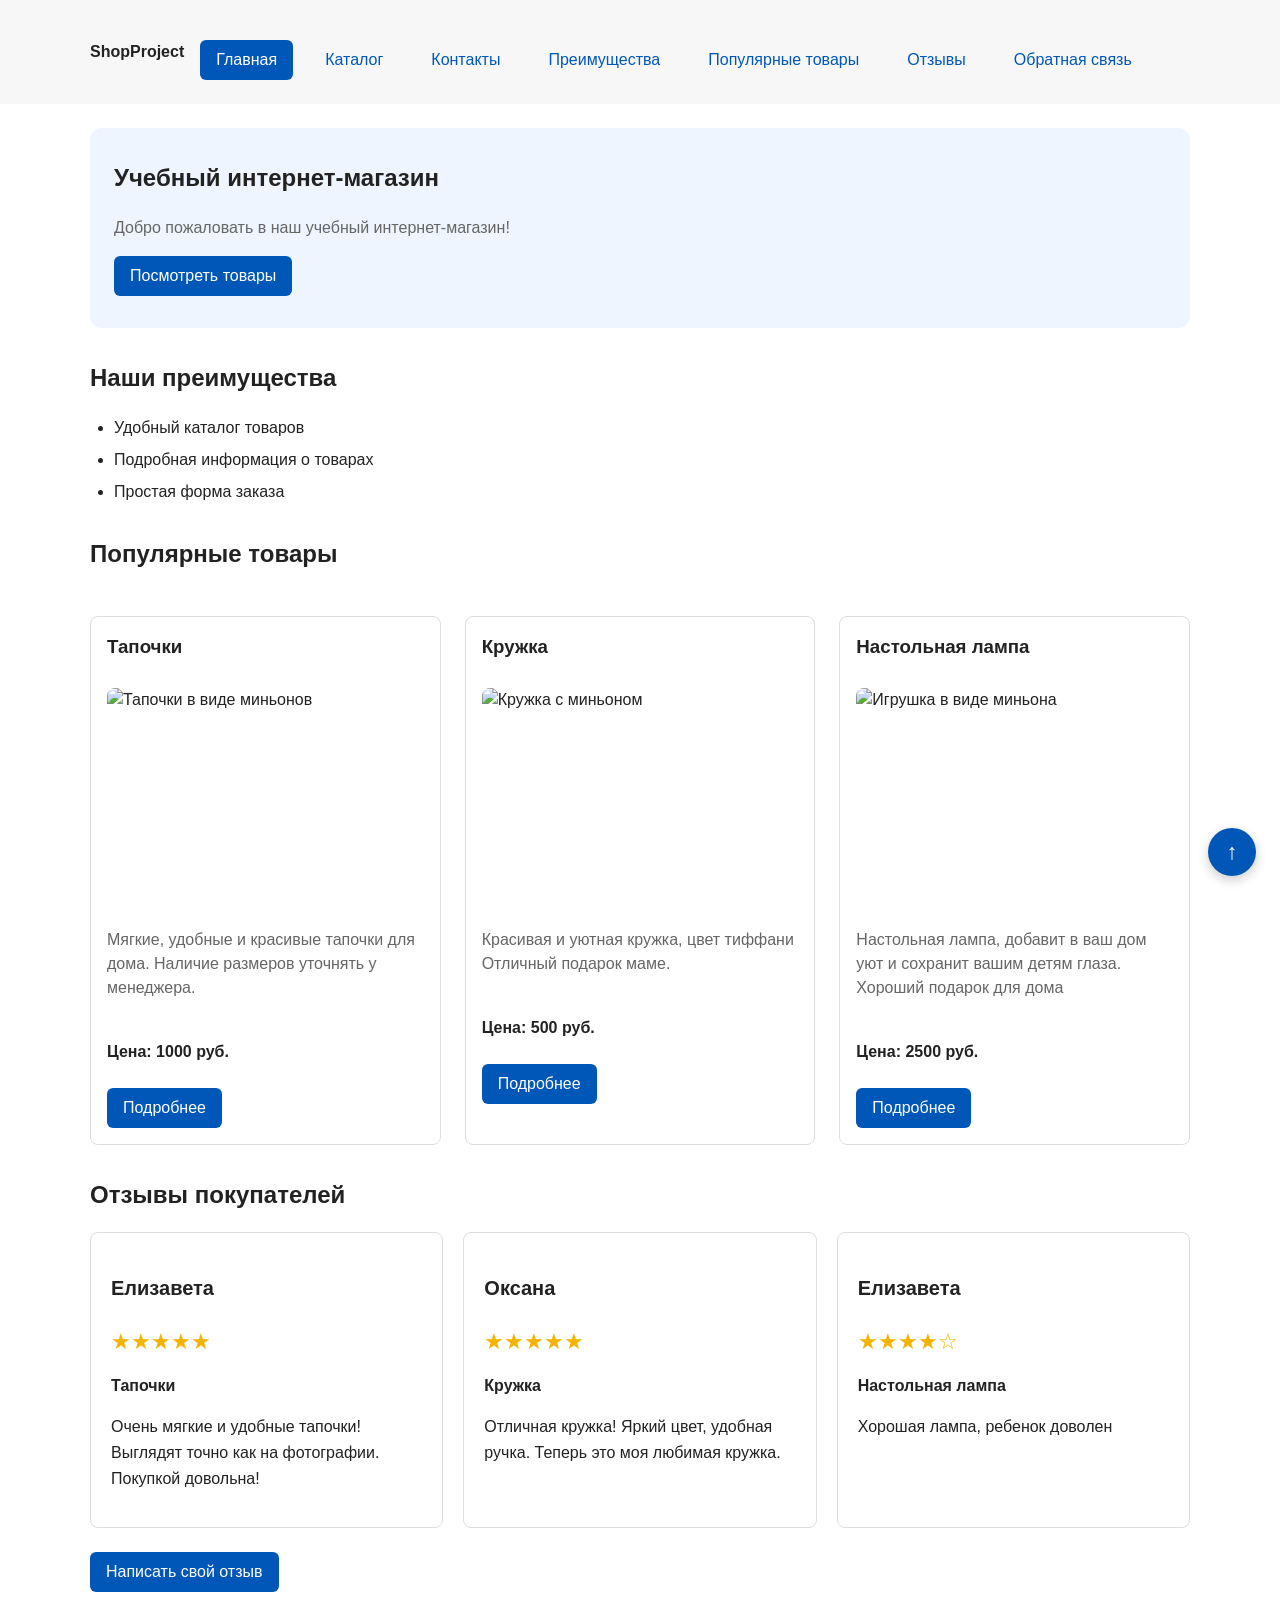
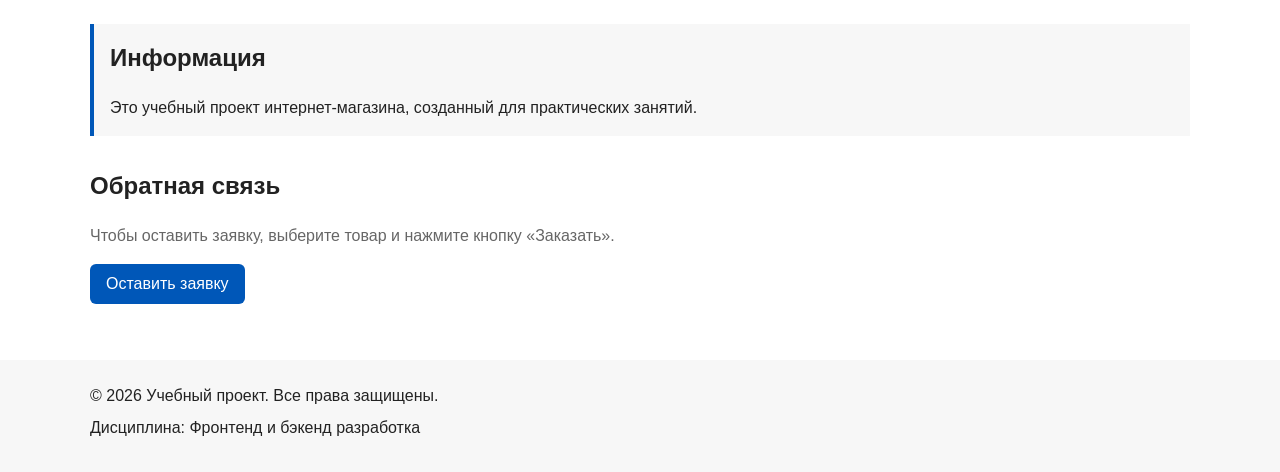
==== commit 7f12375c: "8 practice" ====
--- a/index.html
+++ b/index.html
@@ -31,6 +31,9 @@
             <a class="site-nav__link" href="#popular">Популярные товары</a>
           </li>
           <li class="site-nav__item">
+            <a class="site-nav__link" href="reviews.html">Отзывы</a>
+          </li>
+          <li class="site-nav__item">
             <a class="site-nav__link" href="#contacts">Обратная связь</a>
           </li>
         </ul>
@@ -61,32 +64,109 @@
         <h2 class="products-grid__title">Популярные товары</h2>
 
         <article class="product-card">
-          <h3 class="product-card__title">Товар 1</h3>
-          <p class="product-card__description">Краткое описание учебного товара.</p>
-          <p class="product-card__price">1000 руб.</p>
-          <button class="button button--primary product-card__button" type="button" data-product="Товар 1">
-            Заказать
-          </button>
+            <h3 class="product-card__title">Тапочки</h3>
+
+            <img
+              class="product-card__image"
+              src="https://avatars.mds.yandex.net/i?id=0eb841be1e5950ea8a3852a1ac265fa15f44554a-4987768-images-thumbs&n=13"
+              alt="Тапочки в виде миньонов"
+            >
+
+            <p class="product-card__description">
+              Мягкие, удобные и красивые тапочки для дома.
+              Наличие размеров уточнять у менеджера.
+            </p>
+
+            <p class="product-card__price">Цена: 1000 руб.</p>
+
+            <a class="button button--primary" href="index.html#popular">
+              Подробнее
+            </a>
+          </article>
+
+          <article class="product-card">
+            <h3 class="product-card__title">Кружка</h3>
+
+            <img
+              class="product-card__image"
+              src="https://avatars.mds.yandex.net/i?id=ff619f3ecad05861130aa1f8eb98a434121f1a41-4353974-images-thumbs&n=13"
+              alt="Кружка с миньоном"
+            >
+
+            <p class="product-card__description">
+              Красивая и уютная кружка, цвет тиффани
+              Отличный подарок маме.
+            </p>
+
+            <p class="product-card__price">Цена: 500 руб.</p>
+
+            <a class="button button--primary" href="index.html#popular">
+              Подробнее
+            </a>
+          </article>
+
+          <article class="product-card">
+            <h3 class="product-card__title">Настольная лампа</h3>
+
+            <img
+              class="product-card__image"
+              src="https://avatars.mds.yandex.net/i?id=b9ecf8a312e0fb8483c9933c063f5819db5f5486-4032894-images-thumbs&n=13"
+              alt="Игрушка в виде миньона"
+            >
+
+            <p class="product-card__description">
+              Настольная лампа, добавит в ваш дом уют и сохранит вашим детям глаза.
+              Хороший подарок для дома
+
+            </p>
+
+            <p class="product-card__price">Цена: 2500 руб.</p>
+
+            <a class="button button--primary" href="index.html#popular">
+              Подробнее
+            </a>
+          </article>
+      </div>
+    </section>
+
+    <section class="section reviews" id="reviews">
+      <h2 class="section__title">Отзывы покупателей</h2>
+
+      <div class="reviews__list">
+        <article class="reviews__card">
+          <h3 class="reviews__name">Елизавета</h3>
+          <p class="reviews__rating">★★★★★</p>
+          <p class="reviews__product">Тапочки</p>
+          <p class="reviews__text">
+            Очень мягкие и удобные тапочки!
+            Выглядят точно как на фотографии.
+            Покупкой довольна!
+          </p>
         </article>
 
-        <article class="product-card">
-          <h3 class="product-card__title">Товар 2</h3>
-          <p class="product-card__description">Краткое описание учебного товара.</p>
-          <p class="product-card__price">1500 руб.</p>
-          <button class="button button--primary product-card__button" type="button" data-product="Товар 2">
-            Заказать
-          </button>
+        <article class="reviews__card">
+          <h3 class="reviews__name">Оксана</h3>
+          <p class="reviews__rating">★★★★★</p>
+          <p class="reviews__product">Кружка</p>
+          <p class="reviews__text">
+            Отличная кружка! Яркий цвет,
+            удобная ручка. Теперь это моя любимая кружка.
+          </p>
         </article>
 
-        <article class="product-card">
-          <h3 class="product-card__title">Товар 3</h3>
-          <p class="product-card__description">Краткое описание учебного товара.</p>
-          <p class="product-card__price">2000 руб.</p>
-          <button class="button button--primary product-card__button" type="button" data-product="Товар 3">
-            Заказать
-          </button>
+        <article class="reviews__card">
+          <h3 class="reviews__name">Елизавета</h3>
+          <p class="reviews__rating">★★★★☆</p>
+          <p class="reviews__product">Настольная лампа</p>
+          <p class="reviews__text">
+            Хорошая лампа, ребенок доволен
+          </p>
         </article>
       </div>
+
+      <a class="button button--primary reviews__button" href="reviews.html">
+        Написать свой отзыв
+      </a>
     </section>
 
     <aside class="aside-info">
--- a/css/style.css
+++ b/css/style.css
@@ -103,6 +103,9 @@
 .site-header {
   padding: var(--space-lg);
   background-color: var(--color-surface);
+  position: sticky;
+  top: 0;
+  z-index: 1000;
 }
 
 .site-header__inner {
@@ -446,3 +449,109 @@
   outline: 2px dashed var(--color-primary);
   outline-offset: 4px;
 }
+
+.product-card__image {
+  display: block;
+  width: 100%;
+  height: 200px;
+  object-fit: contain;
+  border-radius: 8px;
+  margin-bottom: 16px;
+}
+
+/* Блок отзывов */
+
+.reviews__form {
+  max-width: 600px;
+  display: flex;
+  flex-direction: column;
+  gap: 16px;
+}
+
+.reviews__field {
+  display: flex;
+  flex-direction: column;
+  gap: 8px;
+}
+
+.reviews__label {
+  font-weight: 600;
+}
+
+.reviews__input {
+  width: 100%;
+  padding: 12px;
+  border: 1px solid var(--color-border);
+  border-radius: var(--radius-md);
+  font: inherit;
+  background-color: var(--color-white);
+  color: var(--color-text);
+}
+
+.reviews__input:focus {
+  outline: 2px solid var(--color-primary);
+  outline-offset: 2px;
+}
+
+.reviews__input--textarea {
+  resize: vertical;
+}
+
+.reviews__success {
+  display: none;
+  margin-top: 20px;
+  padding: 16px;
+  background-color: var(--color-success-bg);
+  color: var(--color-success);
+  border-radius: var(--radius-md);
+  font-weight: 600;
+}
+
+.reviews__success:target {
+  display: block;
+}
+
+.reviews__list {
+  display: grid;
+  grid-template-columns: repeat(3, 1fr);
+  gap: 20px;
+  margin-bottom: 24px;
+}
+
+.reviews__card {
+  padding: 20px;
+  border: 1px solid var(--color-border);
+  border-radius: 8px;
+  background-color: var(--color-white);
+}
+
+.reviews__name {
+  margin-bottom: 8px;
+  font-size: 20px;
+}
+
+.reviews__rating {
+  color: #f5b301;
+  font-size: 22px;
+  margin-bottom: 8px;
+}
+
+.reviews__product {
+  font-weight: 600;
+  margin-bottom: 12px;
+}
+
+.reviews__text {
+  line-height: 1.6;
+}
+
+.reviews__button {
+  display: inline-block;
+}
+
+@media (max-width: 768px) {
+  .reviews__list {
+    grid-template-columns: 1fr;
+  }
+}
+
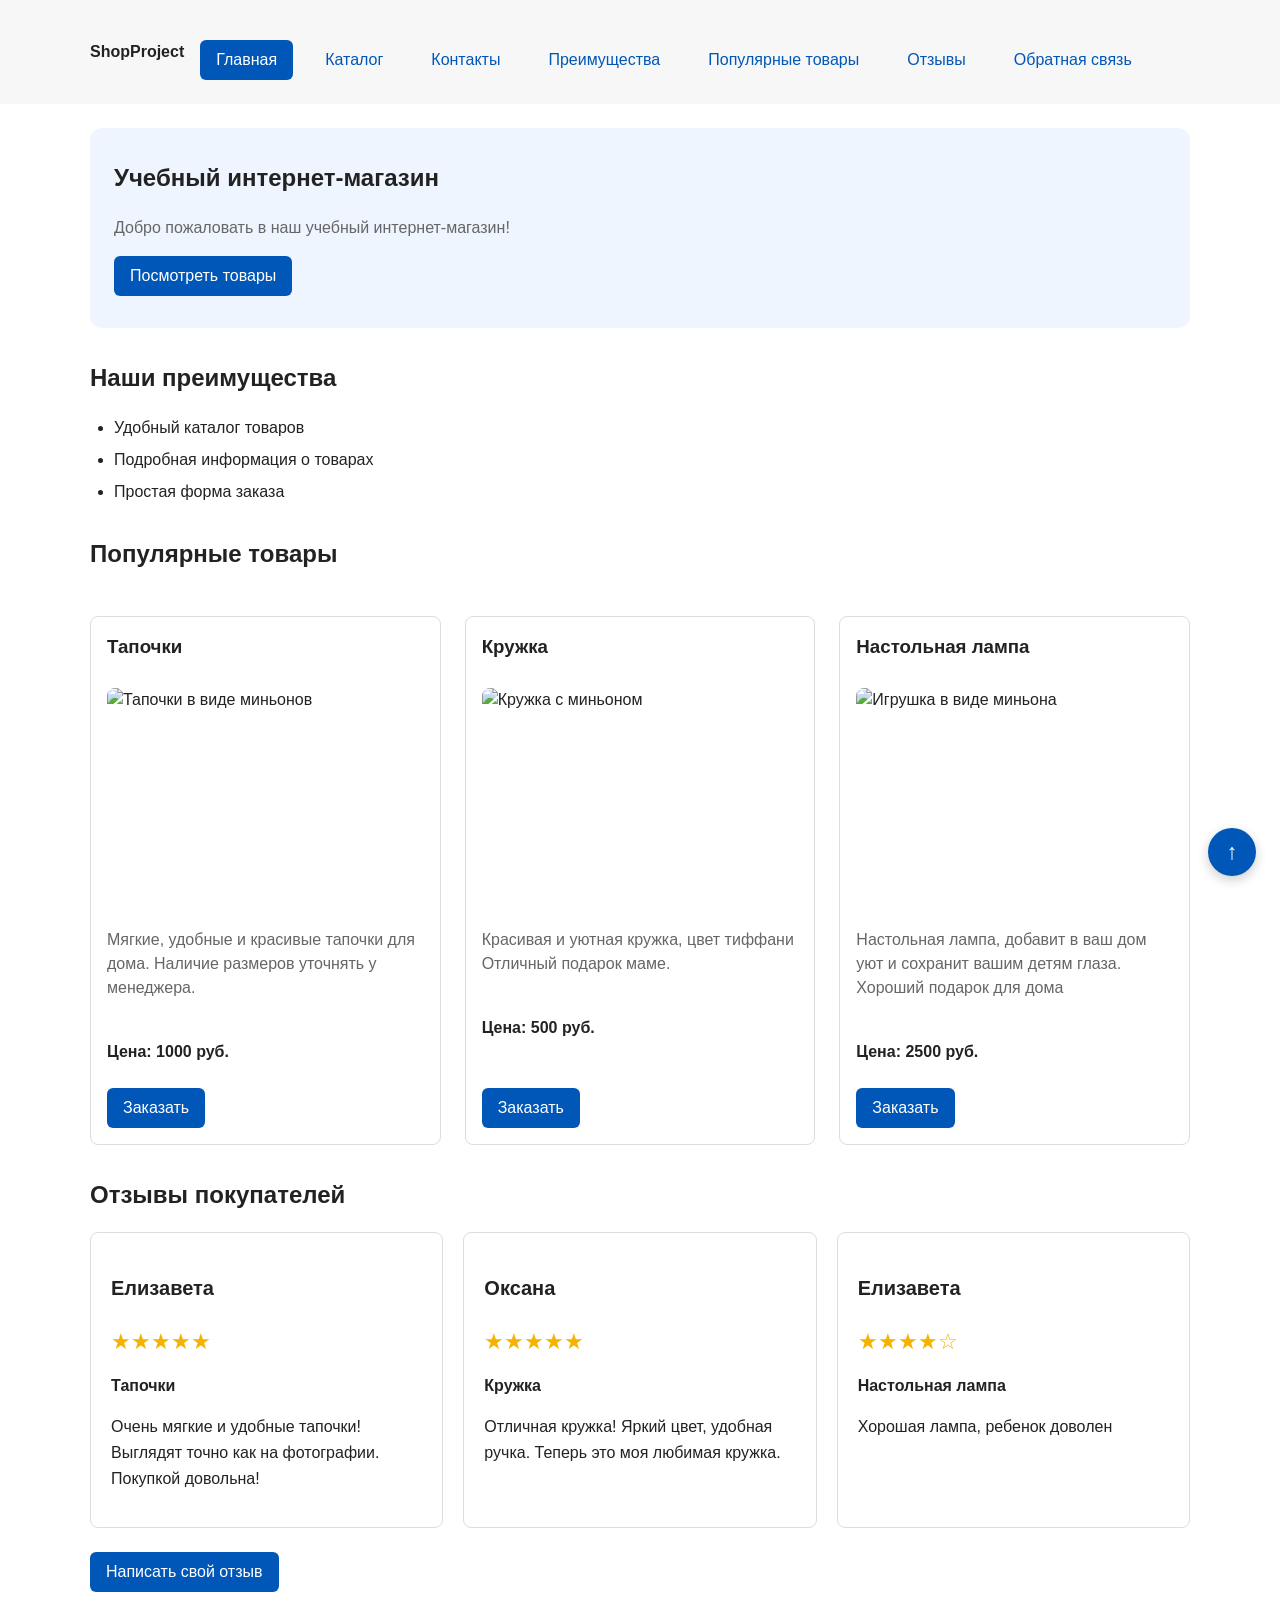
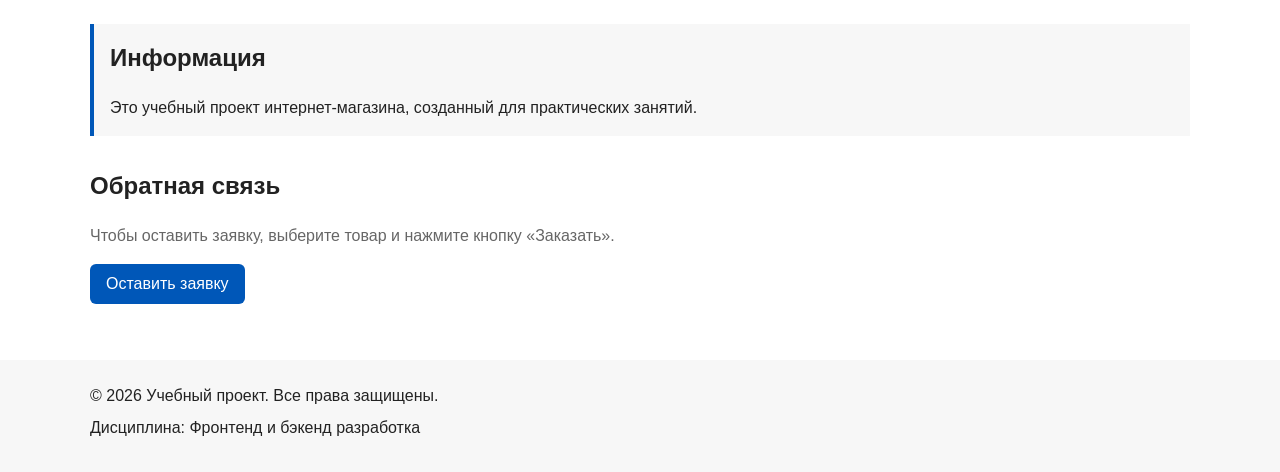
==== commit 2fc0e155: "add new modal window" ====
--- a/index.html
+++ b/index.html
@@ -79,9 +79,12 @@
 
             <p class="product-card__price">Цена: 1000 руб.</p>
 
-            <a class="button button--primary" href="index.html#popular">
-              Подробнее
-            </a>
+            <button class="button button--primary product-card__button"
+                    type="button"
+                    data-product="Тапочки"
+                    data-open-order-dialog>
+              Заказать
+            </button>
           </article>
 
           <article class="product-card">
@@ -100,9 +103,12 @@
 
             <p class="product-card__price">Цена: 500 руб.</p>
 
-            <a class="button button--primary" href="index.html#popular">
-              Подробнее
-            </a>
+            <button class="button button--primary product-card__button"
+                    type="button"
+                    data-product="Кружка"
+                    data-open-order-dialog>
+              Заказать
+            </button>
           </article>
 
           <article class="product-card">
@@ -122,9 +128,12 @@
 
             <p class="product-card__price">Цена: 2500 руб.</p>
 
-            <a class="button button--primary" href="index.html#popular">
-              Подробнее
-            </a>
+             <button class="button button--primary product-card__button"
+                    type="button"
+                    data-product="Настольная лампа"
+                    data-open-order-dialog>
+              Заказать
+            </button>
           </article>
       </div>
     </section>
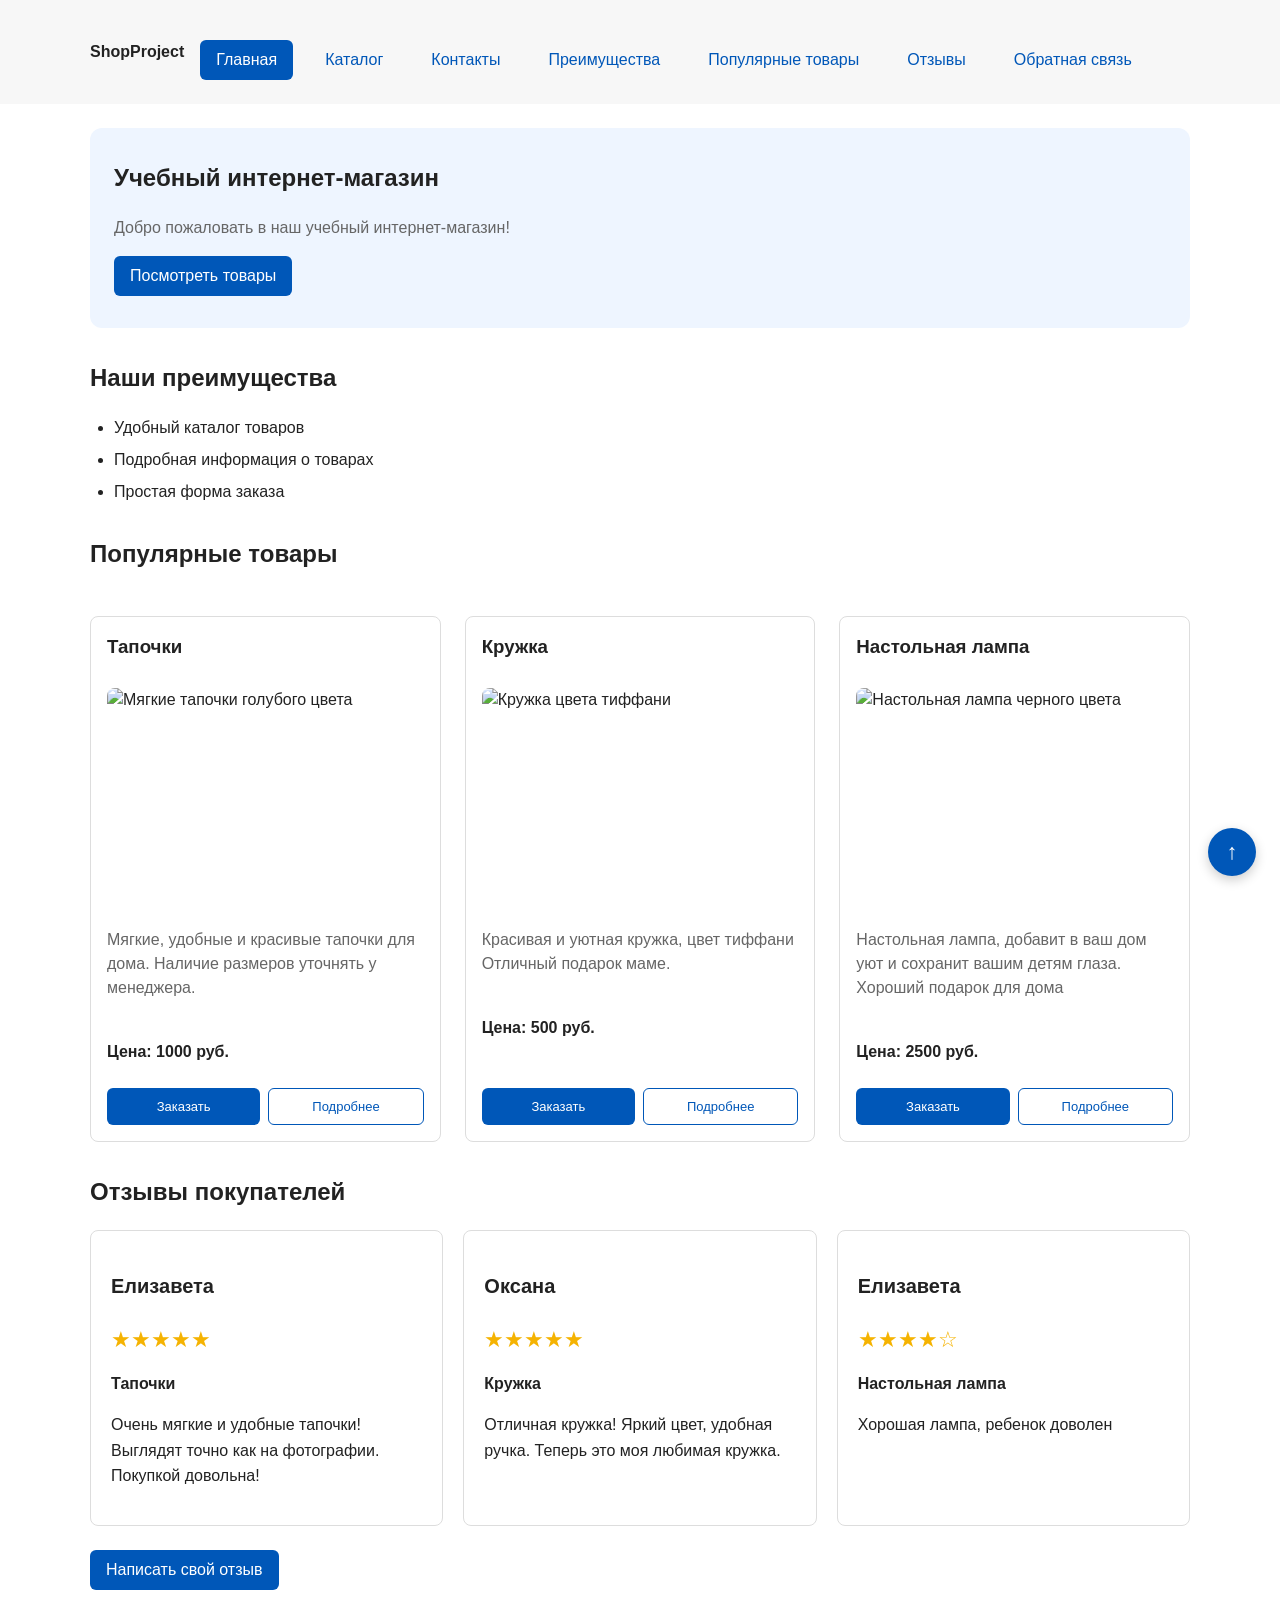
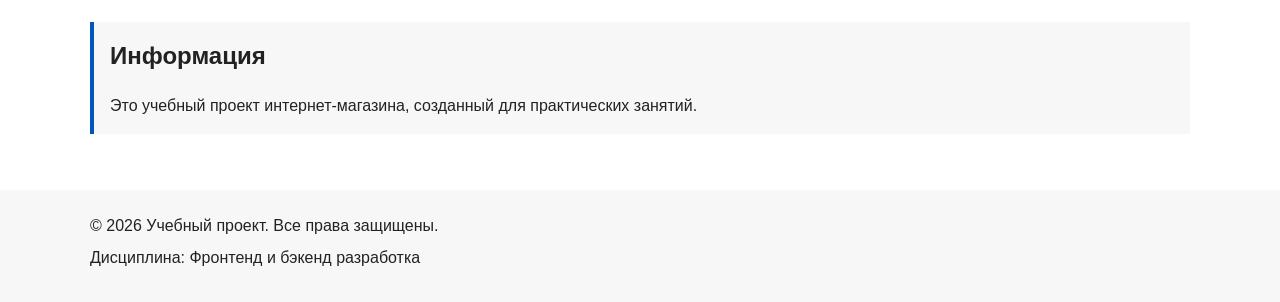
==== commit af520cce: "add KR2" ====
--- a/index.html
+++ b/index.html
@@ -34,7 +34,7 @@
             <a class="site-nav__link" href="reviews.html">Отзывы</a>
           </li>
           <li class="site-nav__item">
-            <a class="site-nav__link" href="#contacts">Обратная связь</a>
+            <a class="site-nav__link" href="feedback.html">Обратная связь</a>
           </li>
         </ul>
       </nav>
@@ -69,7 +69,7 @@
             <img
               class="product-card__image"
               src="https://avatars.mds.yandex.net/i?id=0eb841be1e5950ea8a3852a1ac265fa15f44554a-4987768-images-thumbs&n=13"
-              alt="Тапочки в виде миньонов"
+              alt="Мягкие тапочки голубого цвета"
             >
 
             <p class="product-card__description">
@@ -79,12 +79,15 @@
 
             <p class="product-card__price">Цена: 1000 руб.</p>
 
-            <button class="button button--primary product-card__button"
+            <div class="product-card__actions">
+              <button class="button button--primary product-card__button"
                     type="button"
                     data-product="Тапочки"
                     data-open-order-dialog>
               Заказать
             </button>
+              <a class="button button--secondary" href="product.html?id=item-1">Подробнее</a>
+            </div>
           </article>
 
           <article class="product-card">
@@ -93,7 +96,7 @@
             <img
               class="product-card__image"
               src="https://avatars.mds.yandex.net/i?id=ff619f3ecad05861130aa1f8eb98a434121f1a41-4353974-images-thumbs&n=13"
-              alt="Кружка с миньоном"
+              alt="Кружка цвета тиффани"
             >
 
             <p class="product-card__description">
@@ -103,12 +106,15 @@
 
             <p class="product-card__price">Цена: 500 руб.</p>
 
-            <button class="button button--primary product-card__button"
+            <div class="product-card__actions">
+              <button class="button button--primary product-card__button"
                     type="button"
                     data-product="Кружка"
                     data-open-order-dialog>
               Заказать
             </button>
+              <a class="button button--secondary" href="product.html?id=item-2">Подробнее</a>
+            </div>
           </article>
 
           <article class="product-card">
@@ -117,7 +123,7 @@
             <img
               class="product-card__image"
               src="https://avatars.mds.yandex.net/i?id=b9ecf8a312e0fb8483c9933c063f5819db5f5486-4032894-images-thumbs&n=13"
-              alt="Игрушка в виде миньона"
+              alt="Настольная лампа черного цвета"
             >
 
             <p class="product-card__description">
@@ -128,12 +134,15 @@
 
             <p class="product-card__price">Цена: 2500 руб.</p>
 
-             <button class="button button--primary product-card__button"
+             <div class="product-card__actions">
+              <button class="button button--primary product-card__button"
                     type="button"
                     data-product="Настольная лампа"
                     data-open-order-dialog>
               Заказать
             </button>
+              <a class="button button--secondary" href="product.html?id=item-3">Подробнее</a>
+            </div>
           </article>
       </div>
     </section>
@@ -183,33 +192,47 @@
       <p class="aside-info__text">
         Это учебный проект интернет-магазина, созданный для практических занятий.
       </p>
-    </aside>
-
-    <section class="section" id="contacts">
-      <h2 class="section__title">Обратная связь</h2>
-      <p class="section__description">
-        Чтобы оставить заявку, выберите товар и нажмите кнопку «Заказать».
-      </p>
-      <button class="button button--primary" type="button" data-open-order-dialog>
-        Оставить заявку
-      </button>
-    </section>
-
-    <dialog class="order-dialog" id="order-dialog" aria-labelledby="order-dialog-title">
-      <h2 class="order-dialog__title" id="order-dialog-title">Оформление заявки</h2>
-
-      
+    </aside>    <dialog class="order-dialog" id="order-dialog" aria-labelledby="order-dialog-title">
+      <h2 class="order-dialog__title" id="order-dialog-title">Оформление заказа</h2>
+
       <form class="order-form" id="order-form" action="#" method="post" novalidate>
-        <input type="hidden" id="selected-product" name="product">
+        <div class="order-form__field">
+          <label class="order-form__label" for="order-product">Товар</label>
+          <input class="order-form__input" type="text" id="order-product" name="product" readonly>
+        </div>
+
+        <div class="order-form__field" id="order-size-field" hidden>
+          <label class="order-form__label" for="order-size">Размер</label>
+          <select class="order-form__input" id="order-size" name="size">
+            <option value="">Выберите размер</option>
+            <option value="36-37">36–37</option>
+            <option value="38-39">38–39</option>
+            <option value="40-41">40–41</option>
+            <option value="42-43">42–43</option>
+          </select>
+        </div>
+
+        <div class="order-form__field">
+          <label class="order-form__label" for="order-quantity">Количество</label>
+          <input class="order-form__input" type="number" id="order-quantity" name="quantity" min="1" value="1" required>
+        </div>
+
+        <div class="order-form__field">
+          <label class="order-form__label" for="order-delivery">Способ получения</label>
+          <select class="order-form__input" id="order-delivery" name="delivery" required>
+            <option value="pickup">Самовывоз</option>
+            <option value="courier">Доставка</option>
+          </select>
+        </div>
+
+        <div class="order-form__field">
+          <label class="order-form__label" for="order-address" id="order-address-label">Пункт самовывоза</label>
+          <input class="order-form__input" type="text" id="order-address" name="address" placeholder="Укажите удобный пункт выдачи" required>
+        </div>
 
         <div class="order-form__field">
           <label class="order-form__label" for="order-name">Имя</label>
-          <input class="order-form__input" type="text" id="order-name" name="name"  placeholder="Введите ваше имя" minlength="2" autocomplete="given-name" required>
-        </div>
-
-        <div class="order-form__field">
-          <label class="order-form__label" for="order-email">E-mail</label>
-          <input class="order-form__input" type="email" id="order-email" name="email" placeholder="example@mail.ru" autocomplete="email" required>
+          <input class="order-form__input" type="text" id="order-name" name="name" placeholder="Введите ваше имя" minlength="2" autocomplete="given-name" required>
         </div>
 
         <div class="order-form__field">
@@ -219,23 +242,13 @@
         </div>
 
         <div class="order-form__field">
-          <label class="order-form__label" for="order-date">Дата связи</label>
-          <input class="order-form__input" type="date" id="order-date" name="date">
-        </div>
-
-        <div class="order-form__field">
-          <label class="order-form__label" for="order-topic">Тема обращения</label>
-          <select class="order-form__input" id="order-topic" name="topic" required>
-            <option value="">Выберите тему</option>
-            <option value="product">Заказ товара</option>
-            <option value="consultation">Консультация</option>
-            <option value="delivery">Доставка</option>
-          </select>
+          <label class="order-form__label" for="order-email">E-mail</label>
+          <input class="order-form__input" type="email" id="order-email" name="email" placeholder="example@mail.ru" autocomplete="email" required>
         </div>
 
         <div class="order-form__field">
           <label class="order-form__label" for="order-comment">Комментарий</label>
-          <textarea class="order-form__input" id="order-comment" name="comment" rows="4" placeholder="Укажите дополнительную информацию"></textarea>
+          <textarea class="order-form__input" id="order-comment" name="comment" rows="3" placeholder="Дополнительные пожелания"></textarea>
         </div>
 
         <div class="order-form__field">
@@ -247,14 +260,12 @@
 
         <div class="order-form__actions">
           <button class="button button--secondary" id="close-order-dialog" type="button">Закрыть</button>
-          <button class="button button--primary" type="submit">Отправить заявку</button>
+          <button class="button button--primary" type="submit">Оформить заказ</button>
         </div>
       </form>
     </dialog>
 
-    <p class="success-message" id="success-message" hidden>
-      Заявка успешно отправлена!
-    </p>
+    <p class="success-message" id="success-message" hidden>Заказ успешно оформлен!</p>
   </main>
 
   <footer class="site-footer">
--- a/css/style.css
+++ b/css/style.css
@@ -227,7 +227,25 @@
 }
 
 .product-card__button {
+  margin-top: 0;
+}
+
+.product-card__actions {
+  display: flex;
+  flex-direction: row;
+  flex-wrap: nowrap;
+  width: 100%;
+  gap: var(--space-xs);
   margin-top: auto;
+}
+
+.product-card__actions .button {
+  flex: 1;
+  min-width: 0;
+  padding: 8px 6px;
+  font-size: 13px;
+  text-align: center;
+  white-space: nowrap;
 }
 
 .aside-info {
@@ -339,6 +357,11 @@
 
 .catalog-filters {
   grid-area: filters;
+  position: sticky;
+  top: 110px;
+  align-self: start;
+  max-height: calc(100vh - 126px);
+  overflow-y: auto;
   padding: var(--space-md);
   border: 1px solid var(--color-border);
   border-radius: var(--radius-md);
@@ -555,3 +578,113 @@
   }
 }
 
+
+.feedback__list {
+  padding-left: var(--space-lg);
+  margin-bottom: var(--space-lg);
+}
+
+.feedback__list li {
+  margin-bottom: var(--space-sm);
+}
+
+.order-dialog {
+  max-height: 90vh;
+  overflow-y: auto;
+}
+
+.order-form__field[hidden] {
+  display: none;
+}
+
+.catalog-filters__categories {
+  display: flex;
+  flex-direction: column;
+  gap: var(--space-sm);
+}
+
+.catalog-filters__category {
+  text-align: left;
+}
+
+.product-card__placeholder {
+  display: flex;
+  align-items: center;
+  justify-content: center;
+  width: 100%;
+  height: 200px;
+  background-color: var(--color-surface-accent);
+  border-radius: var(--radius-md);
+  font-size: 64px;
+}
+
+.product-card[hidden],
+.order-form__field[hidden],
+.catalog-products__empty[hidden] {
+  display: none;
+}
+
+.product-card__actions {
+  display: flex;
+  flex-wrap: wrap;
+  gap: var(--space-sm);
+  margin-top: auto;
+}
+
+.product-card__actions .product-card__button {
+  margin-top: 0;
+}
+
+.product-detail {
+  display: grid;
+  grid-template-columns: minmax(0, 1fr) minmax(0, 1fr);
+  gap: var(--space-xl);
+  max-width: var(--container-width);
+  margin: 0 auto var(--space-xl);
+  padding: var(--space-lg);
+  border: 1px solid var(--color-border);
+  border-radius: var(--radius-lg);
+}
+
+.product-detail__image {
+  display: block;
+  width: 100%;
+  max-height: 420px;
+  object-fit: contain;
+}
+
+.product-detail__image[hidden] {
+  display: none;
+}
+
+.product-detail__title {
+  margin-top: 0;
+}
+
+.product-detail__price {
+  font-size: 22px;
+  font-weight: bold;
+}
+
+.product-detail__actions {
+  display: flex;
+  flex-wrap: wrap;
+  gap: var(--space-sm);
+}
+
+@media (max-width: 768px) {
+  .product-detail {
+    grid-template-columns: 1fr;
+  }
+}
+
+.product-detail[hidden],
+.product-detail__media[hidden],
+#detail-not-found[hidden] {
+  display: none;
+}
+
+.product-detail--service {
+  grid-template-columns: 1fr;
+}
+
